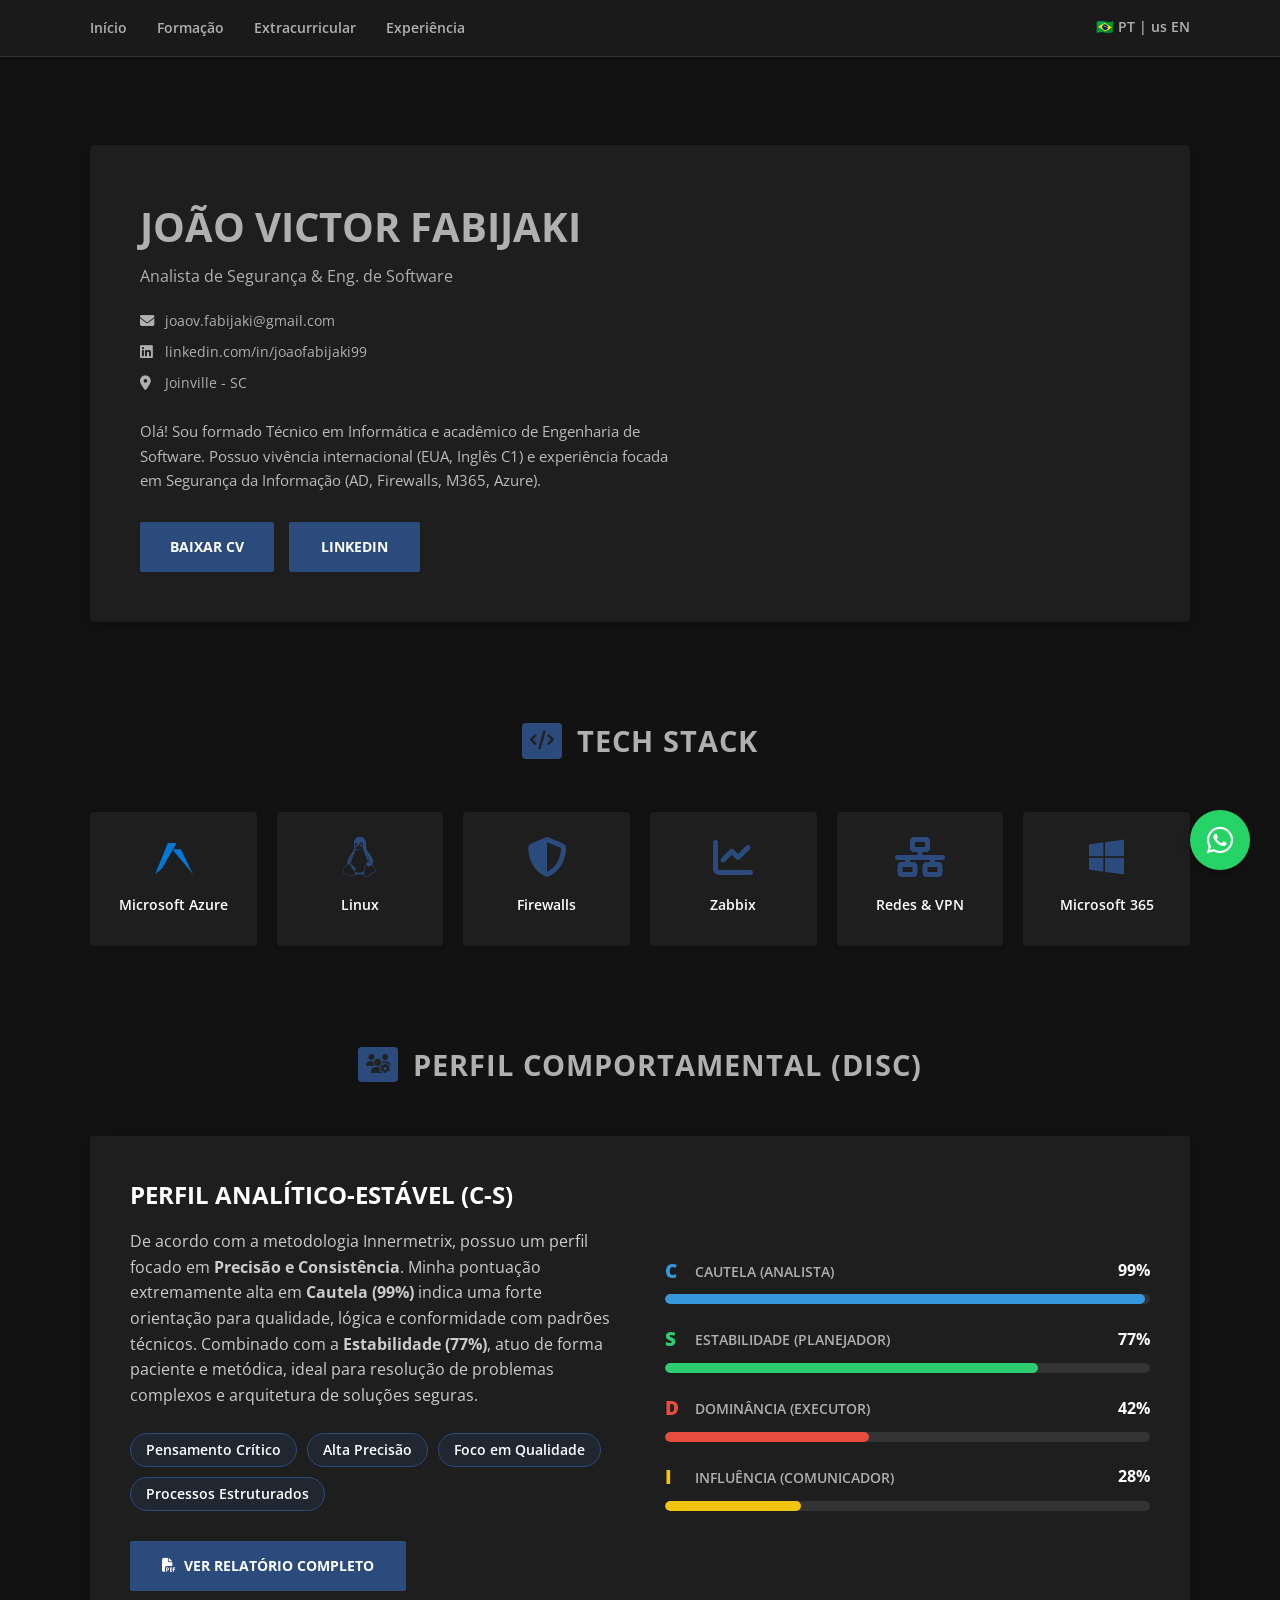
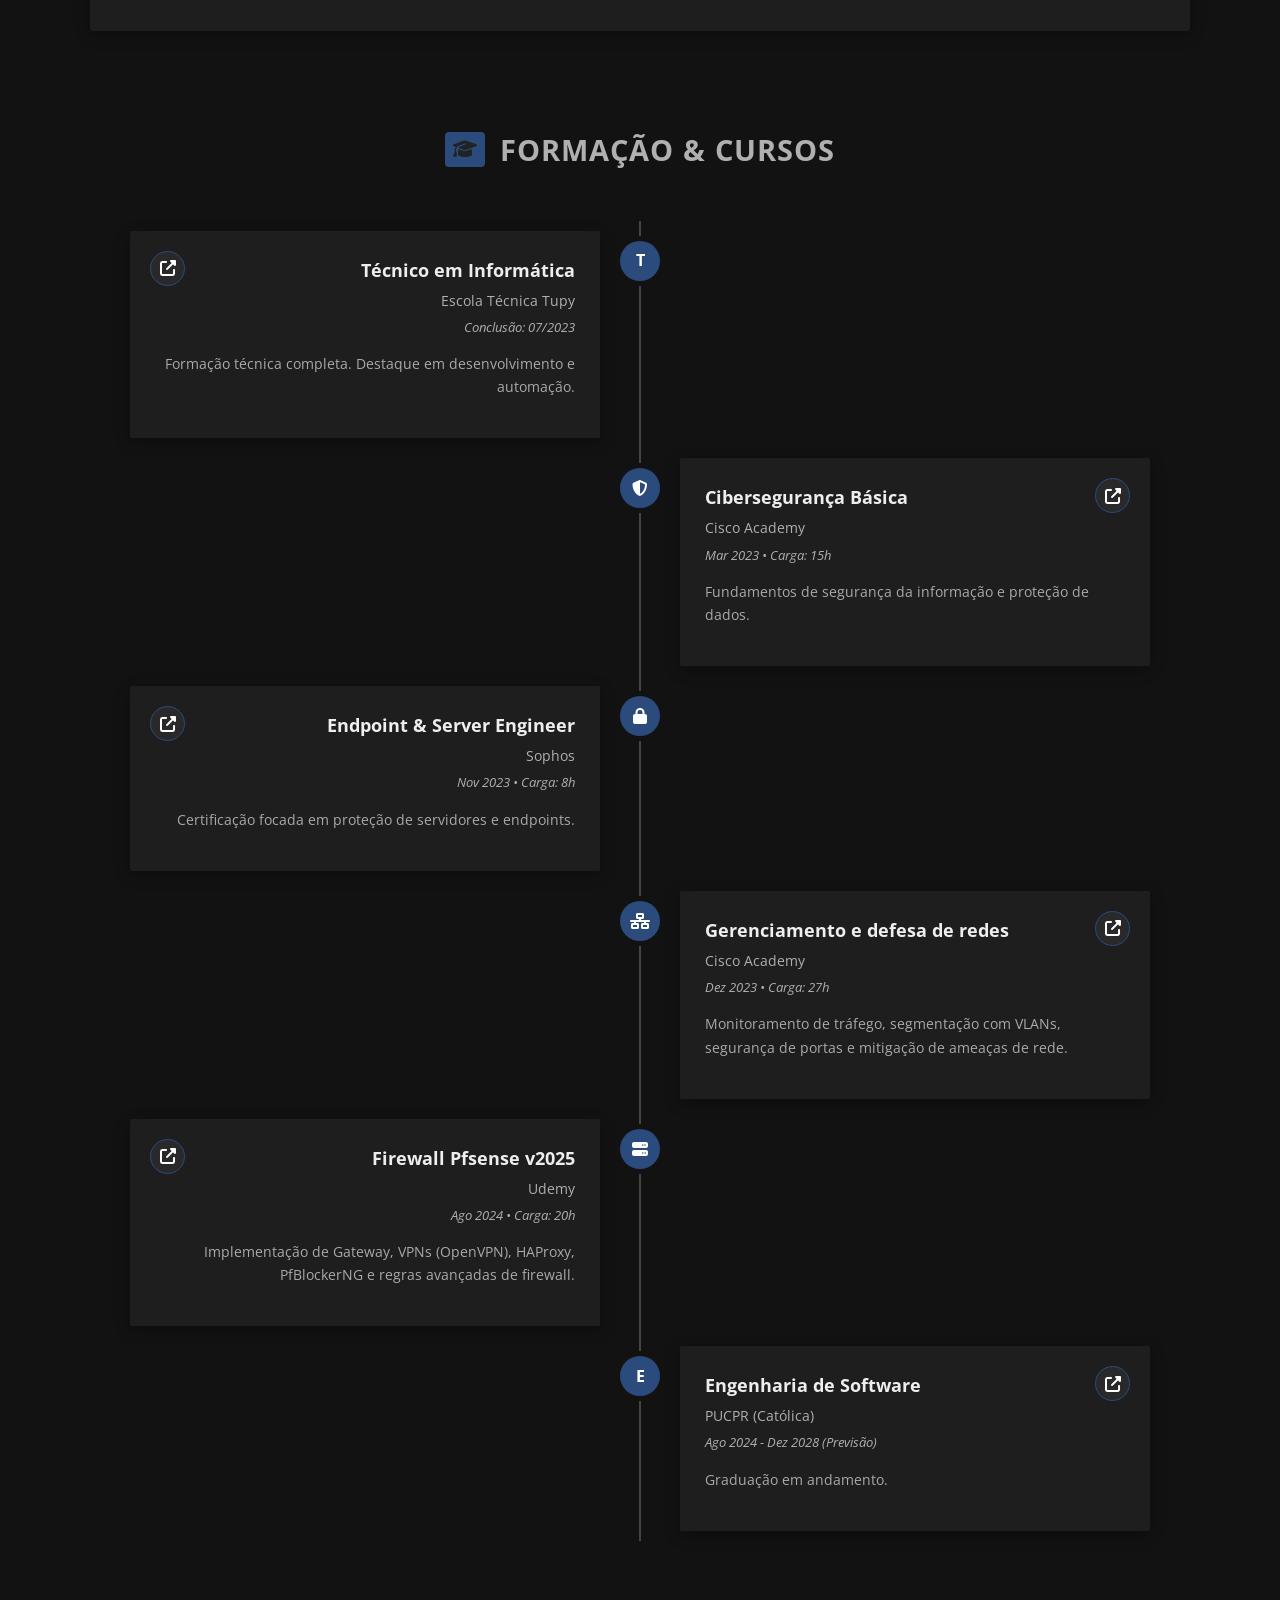
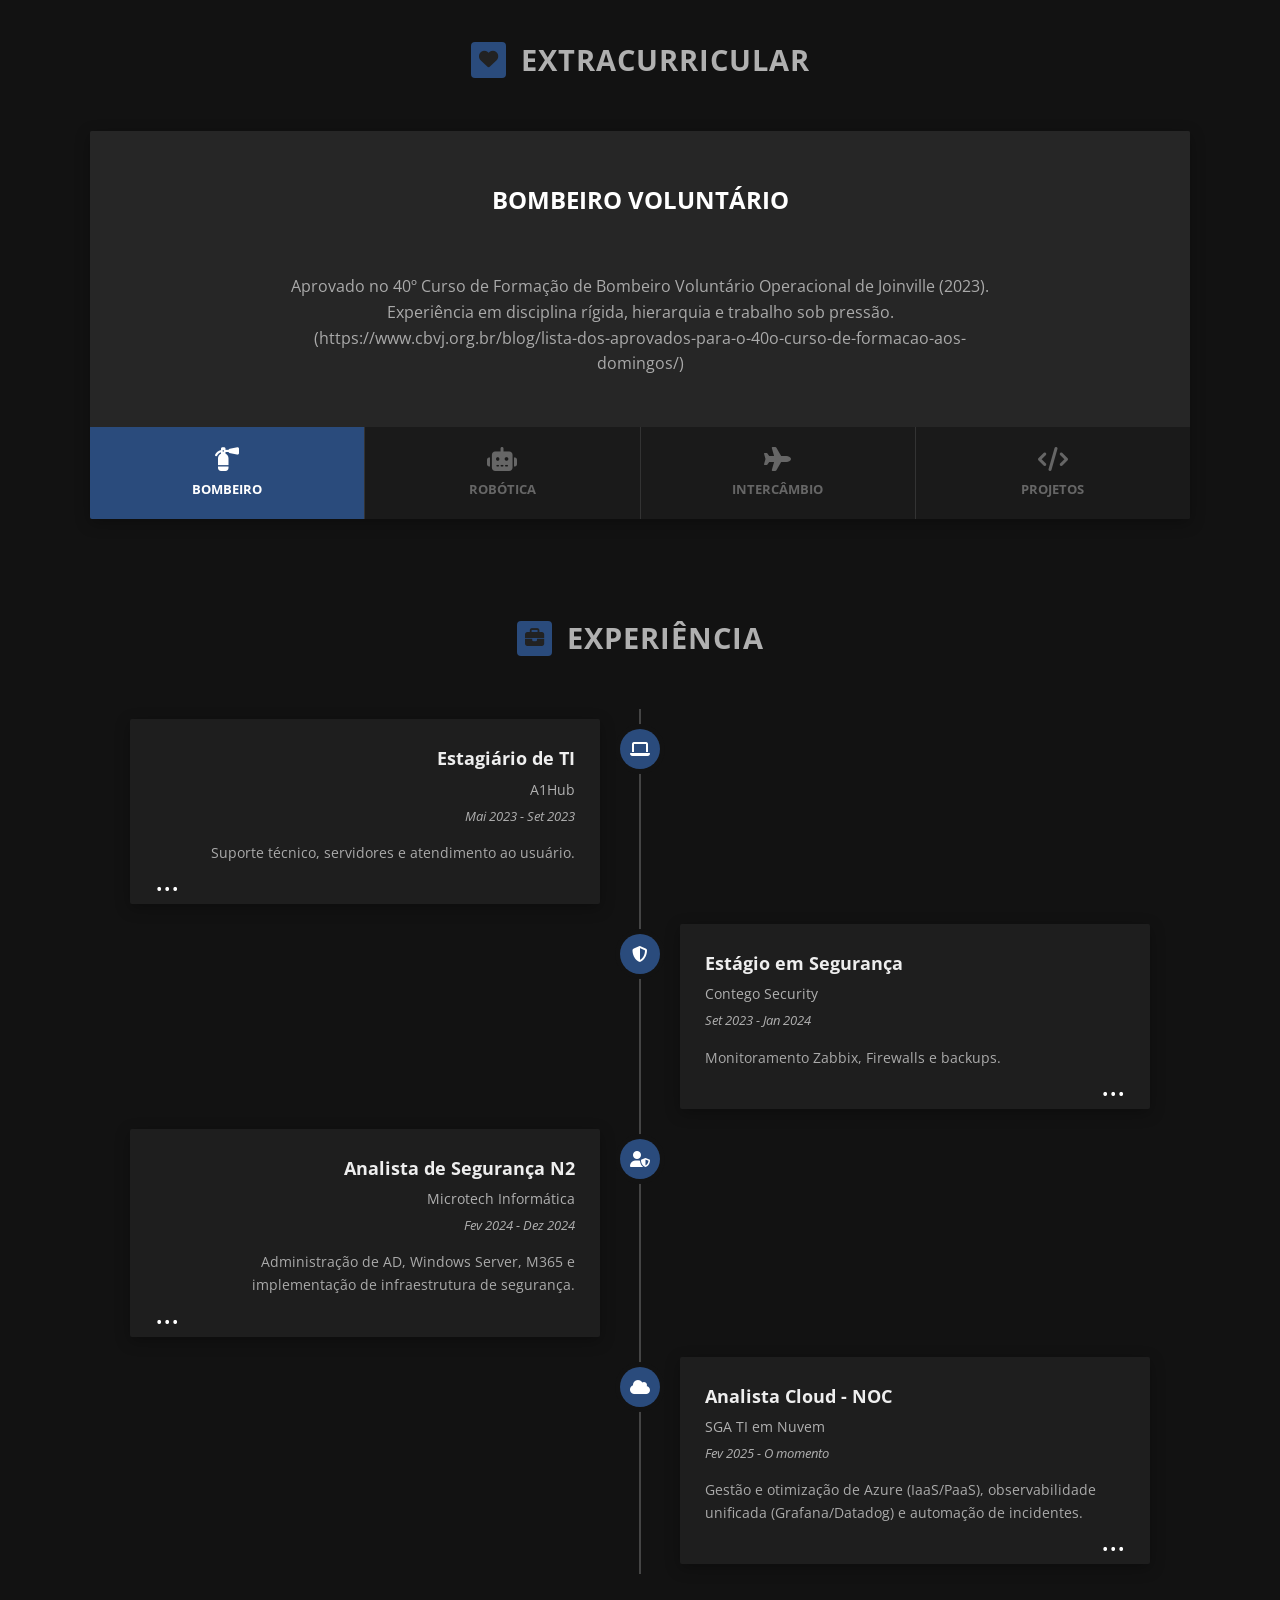
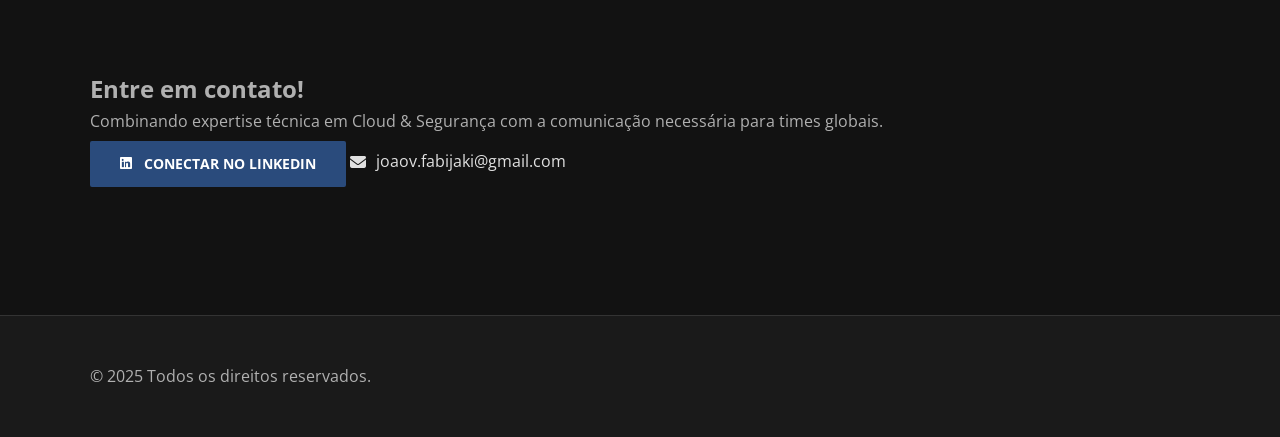
==== index.html @ 9801329e "Main" ====
<!DOCTYPE html>
<html lang="pt-BR">
<head>
    <meta charset="UTF-8">
    <meta name="viewport" content="width=device-width, initial-scale=1.0">
    <meta http-equiv="X-UA-Compatible" content="IE=edge">
    
    <title>Portfólio</title>
    <meta name="description" content="Portfólio.">
    
    <link rel="stylesheet" href="https://cdnjs.cloudflare.com/ajax/libs/font-awesome/6.4.0/css/all.min.css">
    
    <link rel="preconnect" href="https://fonts.googleapis.com">
    <link rel="preconnect" href="https://fonts.gstatic.com" crossorigin>
    <link href="https://fonts.googleapis.com/css2?family=Open+Sans:wght@300;400;600;700&display=swap" rel="stylesheet">
    
    <link rel="stylesheet" href="style.css">

    <link rel="icon" type="image/png" href="favicon.png">

</head>
<body>

    <header class="header">
        <div class="header__container container">
            <nav class="header__nav">
                <ul class="header__menu">
                    <li class="header__item"><a href="#home" class="header__link">Início</a></li>
                    <li class="header__item"><a href="#formacao" class="header__link">Formação</a></li>
                    <li class="header__item"><a href="#extracurricular" class="header__link">Extracurricular</a></li>
                    <li class="header__item"><a href="#experiencia" class="header__link">Experiência</a></li>

                    <li class="language-switcher">
                    <span>🇧🇷 PT</span> | 
                    <a href="index-en.html">us EN</a>
                    </li>
                </ul>
            </nav>
            <button class="header__toggle" aria-label="Abrir menu" onclick="toggleMenu()">
                <i class="fa fa-bars"></i>
            </button>
        </div>
    </header>

    <main id="main-content">
        
        <section id="home" class="hero section">
            <div class="container hero-layout">
                <div class="hero__content">
                    <h1 class="hero__title">
                        JOÃO VICTOR FABIJAKI
                    </h1>
                    <p class="hero__subtitle">Analista de Segurança & Eng. de Software</p>
                    
                    <ul class="contact-list-hero">
                        <li><i class="fa fa-envelope"></i> joaov.fabijaki@gmail.com</li>
                        <li><i class="fab fa-linkedin"></i> linkedin.com/in/joaofabijaki99</li>
                        <li><i class="fa fa-map-marker-alt"></i> Joinville - SC</li>
                    </ul>

                    <div class="hero__description-text">
                        <p>
                            Olá! Sou formado Técnico em Informática e acadêmico de Engenharia de Software.
                            Possuo vivência internacional (EUA, Inglês C1) e experiência focada em Segurança da Informação (AD, Firewalls, M365, Azure).
                        </p>
                    </div>

                    <div class="hero__actions">
                        <a href="Itens/port_BR.pdf" target="_blank" rel="noopener noreferrer" class="button button--primary">Baixar CV</a>
                        <a href="https://www.linkedin.com/in/joaofabijaki99/" target="_blank" class="button button--secondary">LinkedIn</a>
                    </div>
                </div>
                
                <div class="hero__image-wrapper">
                    <div class="hero__image"></div>
                </div>
            </div>
        </section>

        <section id="skills" class="section">
            <div class="container">
        <header class="section-header">
            <div class="icon-box"><i class="fa fa-code"></i></div>
            <h2 class="section-header__title">Tech Stack</h2>
        </header>

        <div class="skills-grid">
            <div class="skill-card">
                <svg xmlns="http://www.w3.org/2000/svg" viewBox="0 0 24 24" width="40" height="40" style="margin-bottom: 15px; display: block; margin-left: auto; margin-right: auto;">
                    <path fill="#0078D4" d="M5.4 18.9l-4.1 3.5L8.9 3.6h5.3L5.4 18.9zM24 22.4l-7.3-15h-5.2L24 22.4z"/>
                </svg>
                 <span>Microsoft Azure</span>
            </div>
            <div class="skill-card">
                <i class="fab fa-linux"></i>
                <span>Linux</span>
            </div>
            <div class="skill-card">
                <i class="fa fa-shield-alt"></i>
                <span>Firewalls</span>
            </div>
            <div class="skill-card">
                <i class="fa fa-chart-line"></i>
                <span>Zabbix</span>
            </div>
            <div class="skill-card">
                <i class="fa fa-network-wired"></i>
                <span>Redes & VPN</span>
            </div>
            <div class="skill-card">
                <i class="fab fa-windows"></i>
                <span>Microsoft 365</span>
            </div>
        </div>
    </div>
</section>

<section id="soft-skills" class="section section--alt-bg">
    <div class="container">
        <header class="section-header">
            <div class="icon-box"><i class="fa fa-users-cog"></i></div>
            <h2 class="section-header__title">Perfil Comportamental (DISC)</h2>
        </header>

        <div class="disc-wrapper">
            <div class="disc-summary">
                <h3>Perfil Analítico-Estável (C-S)</h3>
                <p>
                    De acordo com a metodologia Innermetrix, possuo um perfil focado em <strong>Precisão e Consistência</strong>. 
                    Minha pontuação extremamente alta em <strong>Cautela (99%)</strong> indica uma forte orientação para qualidade, lógica e conformidade com padrões técnicos.
                    Combinado com a <strong>Estabilidade (77%)</strong>, atuo de forma paciente e metódica, ideal para resolução de problemas complexos e arquitetura de soluções seguras.
                </p>
                
                <div class="soft-tags">
                    <span>Pensamento Crítico</span>
                    <span>Alta Precisão</span>
                    <span>Foco em Qualidade</span>
                    <span>Processos Estruturados</span>
                </div>

                <div style="margin-top: 30px;">
                    <a href="Itens/analise-comportamental-joao.pdf" target="_blank" class="button button--secondary">
                        <i class="fa fa-file-pdf" style="margin-right: 8px;"></i> Ver Relatório Completo
                    </a>
                </div>
            </div>

            <div class="disc-chart">
                
                <div class="disc-item">
                    <div class="disc-info">
                        <span class="disc-letter" style="color: #3498db;">C</span>
                        <span class="disc-label">Cautela (Analista)</span>
                        <span class="disc-percent">99%</span>
                    </div>
                    <div class="progress-bg">
                        <div class="progress-fill" style="width: 99%; background-color: #3498db;"></div>
                    </div>
                </div>

                <div class="disc-item">
                    <div class="disc-info">
                        <span class="disc-letter" style="color: #2ecc71;">S</span>
                        <span class="disc-label">Estabilidade (Planejador)</span>
                        <span class="disc-percent">77%</span>
                    </div>
                    <div class="progress-bg">
                        <div class="progress-fill" style="width: 77%; background-color: #2ecc71;"></div>
                    </div>
                </div>

                <div class="disc-item">
                    <div class="disc-info">
                        <span class="disc-letter" style="color: #e74c3c;">D</span>
                        <span class="disc-label">Dominância (Executor)</span>
                        <span class="disc-percent">42%</span>
                    </div>
                    <div class="progress-bg">
                        <div class="progress-fill" style="width: 42%; background-color: #e74c3c;"></div>
                    </div>
                </div>

                <div class="disc-item">
                    <div class="disc-info">
                        <span class="disc-letter" style="color: #f1c40f;">I</span>
                        <span class="disc-label">Influência (Comunicador)</span>
                        <span class="disc-percent">28%</span>
                    </div>
                    <div class="progress-bg">
                        <div class="progress-fill" style="width: 28%; background-color: #f1c40f;"></div>
                    </div>
                </div>

            </div>
        </div>
    </div>
</section>

        <section id="formacao" class="section section--alt-bg">
            <div class="container">
                <header class="section-header">
                    <div class="icon-box"><i class="fa fa-graduation-cap"></i></div>
                    <h2 class="section-header__title">Formação & Cursos</h2>
                </header>

                <div class="timeline">
                    <div class="timeline-item left">
                        <div class="timeline-icon">T</div>
                        <div class="content-box">
                            <a href="Itens/Uni.jpg" class="cert-link" target="_blank" title="Ver Certificado">
                                <i class="fa fa-external-link-alt"></i>
                            </a>
                            
                            <h3>Técnico em Informática</h3>
                            <div class="institution">Escola Técnica Tupy</div>
                            <span class="date">Conclusão: 07/2023</span>
                            <p>Formação técnica completa. Destaque em desenvolvimento e automação.</p>
                        </div>
                    </div>
                    
                    <div class="timeline-item right">
                        <div class="timeline-icon"><i class="fa fa-shield-alt"></i></div>
                        <div class="content-box">
                            <a href="https://www.credly.com/badges/5933a536-8b8e-48c5-8219-90d3f0dfa8ed/public_url" class="cert-link" target="_blank" title="Ver Certificado">
                                <i class="fa fa-external-link-alt"></i>
                            </a>

                            <h3>Cibersegurança Básica</h3>
                            <div class="institution">Cisco Academy</div>
                            <span class="date">Mar 2023 • Carga: 15h</span>
                            <p>Fundamentos de segurança da informação e proteção de dados.</p>
                        </div>
                    </div>
                    
                    <div class="timeline-item left">
                        <div class="timeline-icon"><i class="fa fa-lock"></i></div>
                        <div class="content-box">
                            <a href="Itens/Sophos.jpeg" class="cert-link" target="_blank" title="Ver Certificado">
                                <i class="fa fa-external-link-alt"></i>
                            </a>

                            <h3>Endpoint & Server Engineer</h3>
                            <div class="institution">Sophos</div>
                            <span class="date">Nov 2023 • Carga: 8h</span>
                            <p>Certificação focada em proteção de servidores e endpoints.</p>
                        </div>
                    </div>

                    <div class="timeline-item right">
                        <div class="timeline-icon"><i class=" fa fa-network-wired"></i></div>
                        <div class="content-box">
                            <a href="https://www.credly.com/badges/f400326d-bca4-4876-aa11-ea18dce1ae86/linked_in_profile" class="cert-link" target="_blank" title="Ver Certificado">
                                <i class="fa fa-external-link-alt"></i>
                            </a>

                            <h3>Gerenciamento e defesa de redes</h3>
                            <div class="institution">Cisco Academy</div>
                            <span class="date">Dez 2023 • Carga: 27h</span>
                            <p>Monitoramento de tráfego, segmentação com VLANs, segurança de portas e mitigação de ameaças de rede.</p>
                        </div>
                    </div>

                    <div class="timeline-item left">
                        <div class="timeline-icon"><i class="fa fa-server"></i></div>
                        <div class="content-box">
                            <a href="https://udemy-certificate.s3.amazonaws.com/pdf/UC-69126b67-35d7-4bad-95ac-857d4d841344.pdf" class="cert-link" target="_blank" title="Ver Certificado">
                                <i class="fa fa-external-link-alt"></i>
                            </a>

                            <h3>Firewall Pfsense v2025</h3>
                            <div class="institution">Udemy</div>
                            <span class="date">Ago 2024 • Carga: 20h</span>
                            <p>Implementação de Gateway, VPNs (OpenVPN), HAProxy, PfBlockerNG e regras avançadas de firewall.</p>
                        </div>
                    </div>
                    
                    <div class="timeline-item right">
                        <div class="timeline-icon">E</div>
                        <div class="content-box">
                            <a href="LINK_DO_CURSO_AQUI" class="cert-link" target="_blank" title="Ver Grade">
                                <i class="fa fa-external-link-alt"></i>
                            </a>

                            <h3>Engenharia de Software</h3>
                            <div class="institution">PUCPR (Católica)</div>
                            <span class="date">Ago 2024 - Dez 2028 (Previsão)</span>
                            <p>Graduação em andamento.</p>
                        </div>
                    </div>
                </div>
            </div>
        </section>

        <section id="extracurricular" class="section">
            <div class="container">
                <header class="section-header">
                    <div class="icon-box"><i class="fa fa-heart"></i></div>
                    <h2 class="section-header__title">Extracurricular</h2>
                </header>

                <div class="interests-wrapper">
                    <div class="interest-content-area">
                        <div id="firefighter" class="interest-tab-content active-content">
                            <h3>Bombeiro Voluntário</h3>
                            <p>Aprovado no 40º Curso de Formação de Bombeiro Voluntário Operacional de Joinville (2023). Experiência em disciplina rígida, hierarquia e trabalho sob pressão. (https://www.cbvj.org.br/blog/lista-dos-aprovados-para-o-40o-curso-de-formacao-aos-domingos/)</p>
                        </div>
                        <div id="robotics" class="interest-tab-content">
                            <h3>Robótica Industrial</h3>
                            <p>Cursei robótica por 2 anos no SESI (2017-2018). Primeiro contato com lógica de programação e automação de hardware.</p>
                        </div>
                        <div id="exchange" class="interest-tab-content">
                            <h3>Intercâmbio (EUA)</h3>
                            <p>Vivência em Houston, Texas (2018-2019, 2022 (6 meses), 2025(8 meses)). Fluência no inglês (C1) e adaptabilidade cultural.</p>
                        </div>
                        <div id="projects" class="interest-tab-content">
                            <h3>Projetos Pessoais</h3>
                            <p>Desenvolvimento de jogo em C# e controle personalizado com Arduino para uma Transteiner.</p>
                        </div>
                    </div>
                    <div class="interest-tabs-buttons">
                        <button class="tab-btn active-btn" onclick="openInterest(event, 'firefighter')">
                            <i class="fa fa-fire-extinguisher"></i><span>Bombeiro</span>
                        </button>
                        <button class="tab-btn" onclick="openInterest(event, 'robotics')">
                            <i class="fa fa-robot"></i><span>Robótica</span>
                        </button>
                        <button class="tab-btn" onclick="openInterest(event, 'exchange')">
                            <i class="fa fa-plane"></i><span>Intercâmbio</span>
                        </button>
                        <button class="tab-btn" onclick="openInterest(event, 'projects')">
                            <i class="fa fa-code"></i><span>Projetos</span>
                        </button>
                    </div>
                </div>
            </div>
        </section>

        <section id="experiencia" class="section section--alt-bg">
            <div class="container">
                <header class="section-header">
                    <div class="icon-box"><i class="fa fa-briefcase"></i></div>
                    <h2 class="section-header__title">Experiência</h2>
                </header>

                <div class="timeline">
                    <div class="timeline-item left">
                        <div class="timeline-icon"><i class="fa fa-laptop"></i></div>
                        <div class="content-box">
                            <h3>Estagiário de TI</h3>
                            <div class="institution">A1Hub</div>
                            <span class="date">Mai 2023 - Set 2023</span>
                            <p>Suporte técnico, servidores e atendimento ao usuário.</p>
                            
                            <div class="read-more" onclick="openModal(
                                'Estagiário de TI', 
                                'A1Hub', 
                                'Mai 2023 - Set 2023', 
                                '<strong>Computadores:</strong><ul><li>Suporte técnico em hardware e software, diagnóstico e solução.</li><li>Gerenciamento de servidores e sistemas de controle.</li></ul><br><strong>Infraestrutura:</strong><ul><li>Manutenção e organização de cabeamento estruturado.</li><li>Substituição e controle de equipamentos.</li></ul><br><strong>Atendimento:</strong><ul><li>Suporte presencial, remoto e telefônico.</li><li>Ênfase em ambientes de impressão.</li></ul>'
                                )">...</div>
                        </div>
                    </div>
                    <div class="timeline-item right">
                        <div class="timeline-icon"><i class="fa fa-shield-alt"></i></div>
                        <div class="content-box">
                            <h3>Estágio em Segurança</h3>
                            <div class="institution">Contego Security</div>
                            <span class="date">Set 2023 - Jan 2024</span>
                            <p>Monitoramento Zabbix, Firewalls e backups.</p>
                            
                            <div class="read-more" onclick="openModal(
                                'Estágio em Segurança',
                                'Contego Security',
                                'Set 2023 - Jan 2024',
                                '<strong>Zabbix:</strong><ul><li>Monitoramento, revisão de triggers e dashboards.</li><li>Integração com plataformas (Zoho/Wazuh).</li><li>Configuração de agentes em servidores Linux.</li></ul><br><strong>Sophos:</strong><ul><li>Suporte N3 em VPN e regras de firewall.</li><li>Registro no Sophos Central e simulação de phishing.</li></ul><br><strong>Acronis:</strong><ul><li>Gestão de backups, licenças e planos de proteção.</li><li>Instalação de agentes e monitoramento de alertas.</li></ul><br><strong>Microsoft 365:</strong><ul><li>Criação e gestão de contas, licenças e grupos.</li><li>Suporte ao Azure.</li></ul>'
                                )">...</div>
                        </div>
                    </div>
                    <div class="timeline-item left">
                    <div class="timeline-icon"><i class="fa fa-user-shield"></i></div>
                    
                    <div class="content-box">
                            <h3>Analista de Segurança N2</h3>
                            <div class="institution">Microtech Informática</div>
                            <span class="date">Fev 2024 - Dez 2024</span>
                            
                            <p>Administração de AD, Windows Server, M365 e implementação de infraestrutura de segurança.</p>
                            
                            <div class="read-more" onclick="openModal(
                                'Analista de infraestrutura N2',
                                'Microtech Informática',
                                'Fev 2024 - Dez 2024',
                                '<strong>Active Directory (AD):</strong><ul><li>Gerenciamento de usuários, grupos e GPOs.</li><li>Resolução de problemas de autenticação.</li></ul><br><strong>Windows Server:</strong><ul><li>Configuração de DHCP, DNS e Arquivos.</li><li>Políticas de segurança.</li></ul><br><strong>Microsoft 365:</strong><ul><li>Administração de contas e licenças.</li></ul><br><strong>Help Desk N2:</strong><ul><li>Resolução de incidentes complexos.</li></ul><br><strong>Segurança:</strong><ul><li>Firewalls PfSense, VPNs (OpenVPN) e Bitdefender.</li></ul>'
                                    )">...</div>
                        </div> 
                    </div> 
                    
                    <div class="timeline-item right">
                    <div class="timeline-icon"><i class="fa fa-cloud"></i></div>
                    <div class="content-box">
                        <h3>Analista Cloud - NOC</h3>
                        <div class="institution">SGA TI em Nuvem</div>
                        <span class="date">Fev 2025 - O momento</span>
                        
                        <p>Gestão e otimização de Azure (IaaS/PaaS), observabilidade unificada (Grafana/Datadog) e automação de incidentes.</p>
                        
                        <div class="read-more" onclick="openModal(
                            'Analista Cloud - SOC',
                            'SGA TI em Nuvem',
                            'Fev 2025 - O momento',
                            '<strong>Gestão de Cloud Azure & Monitoramento:</strong><ul><li>Administração e otimização de ambientes Azure (IaaS/PaaS).</li><li>Desenho de arquiteturas híbridas (Azure Monitor, Zabbix e Datadog).</li><li>Revisão periódica para right-sizing e mitigação de riscos.</li></ul><br><strong>Observabilidade & Visualização:</strong><ul><li>Centralização de métricas Azure no Grafana (Single Pane of Glass).</li><li>KPIs de saúde e performance (Ecossistema M365).</li><li>Regras de alerta proativo no Datadog.</li></ul><br><strong>Automação & ITSM:</strong><ul><li>Automação de fluxos Azure integrados ao MoveDesk.</li><li>Scripts para self-healing e redução de MTTR.</li></ul><br><strong>Governança & Documentação:</strong><ul><li>Documentação técnica e runbooks no Confluence.</li><li>Relatórios executivos de saúde da nuvem e capacity planning.</li><li>Alinhamento com melhores práticas Azure.</li></ul>'
                        )">...</div>    
                    </div>

                        </section>
                    </main>

                    <section id="contato" class="section section--alt-bg">
                    <div class="container">
                        <div class="cta-wrapper">
                            
                            <div class="cta-content">
                                <h2 class="cta-title">Entre em contato!</h2>
                                <p class="cta-text">
                                    Combinando expertise técnica em Cloud & Segurança com a comunicação necessária para times globais.
                                </p>
                            </div>
                            <div class="cta-actions">
                                <a href="https://www.linkedin.com/in/joaofabijaki99/" target="_blank" class="button button--primary big-btn">
                                    <i class="fab fa-linkedin"></i>   Conectar no LinkedIn
                                </a>
                                <a href="mailto:joaov.fabijaki@gmail.com" class="contact-link-simple">
                                    <i class="fa fa-envelope"></i> joaov.fabijaki@gmail.com
                                </a>
                            </div>

                        </div>
                    </div>
                </section>

                    <footer class="footer">
                        <div class="footer__container container">
                            <div class="footer__brand">
                                <span class="footer__logo">  </span>
                                <p class="footer__copyright">&copy; 2025 Todos os direitos reservados.</p>
                            </div>
                            <ul class="footer__social">
                            </ul>
                        </div>
                    </footer>

    <div id="jobModal" class="modal-overlay">
        <div class="modal-content">
            <span class="close-btn" onclick="closeModal()">&times;</span>
            <h2 id="modalTitle">Cargo</h2>
            <h4 id="modalCompany">Empresa</h4>
            <span id="modalDate" class="modal-date">Data</span>
            <div class="modal-divider"></div>
            <div id="modalDesc" class="modal-body"></div>
        </div>
    </div>

    <script>
        // Modal Logic
        function openModal(title, company, date, desc) {
            document.getElementById('modalTitle').innerText = title;
            document.getElementById('modalCompany').innerText = company;
            document.getElementById('modalDate').innerText = date;
            document.getElementById('modalDesc').innerHTML = desc;
            document.getElementById('jobModal').style.display = 'flex';
        }
        function closeModal() { document.getElementById('jobModal').style.display = 'none'; }
        window.onclick = function(e) { if(e.target == document.getElementById('jobModal')) closeModal(); }

        // Tabs Logic
        function openInterest(evt, name) {
            var i, c, l;
            c = document.getElementsByClassName("interest-tab-content");
            for (i=0; i<c.length; i++) { c[i].style.display = "none"; c[i].classList.remove("active-content"); }
            l = document.getElementsByClassName("tab-btn");
            for (i=0; i<l.length; i++) { l[i].className = l[i].className.replace(" active-btn", ""); }
            document.getElementById(name).style.display = "block";
            setTimeout(() => { document.getElementById(name).classList.add("active-content"); }, 10);
            evt.currentTarget.className += " active-btn";
        }

        // Mobile Menu
        function toggleMenu() {
            var nav = document.querySelector('.header__nav');
            nav.classList.toggle('active');
        }
    </script>

    <a href="https://wa.me/5547991508532" target="_blank" class="whatsapp-btn" title="Fale comigo no WhatsApp">
    <i class="fab fa-whatsapp"></i>
    </a>

</body>
</html>
---- style.css ----
:root {
    --color-primary: #2A4B7C;    
    --color-primary-dark: #009e83;
    --color-secondary: #a0a0a0;
    
    --bg-body: #121212;
    --bg-surface: #1E1E1E;
    --bg-header: #1a1a1a;
    --bg-highlight: #262626;

    --text-main: #ffffff;
    --text-muted: #b0b0b0;
    --text-inverted: #222222;

    --font-family-base: 'Open Sans', system-ui, -apple-system, sans-serif;
    --font-size-base: 1rem;
    --font-size-h1: 2.5rem;
    --font-size-h2: 1.8rem;
    --font-size-h3: 1.2rem;

    --space-xs: 0.5rem;
    --space-sm: 1rem;
    --space-md: 1.5rem;
    --space-lg: 3rem;
    --space-xl: 5rem;

    --container-width: 1100px;
    --border-radius: 4px;
    --shadow-sm: 0 2px 5px rgba(0,0,0,0.2);
    --shadow-md: 0 4px 15px rgba(0,0,0,0.3);
    --transition-base: 0.3s ease;
}


*, *::before, *::after { 
    box-sizing: border-box; 
    margin: 0; 
    padding: 0; 
}

html { 
    scroll-behavior: smooth; 
    text-size-adjust: 100%; 
}

body {
    font-family: var(--font-family-base);
    background-color: var(--bg-body);
    color: var(--text-muted);
    line-height: 1.6;
    -webkit-font-smoothing: antialiased;
}

img, picture, video, canvas, svg { 
    display: block; 
    max-width: 100%; 
}

input, button, textarea, select { 
    font: inherit; 
}

:focus-visible { 
    outline: 2px solid var(--color-primary); 
    outline-offset: 2px; 
}


.container { 
    width: 95%; 
    max-width: var(--container-width); 
    margin-inline: auto; 
}


.header {
    background-color: var(--bg-header);
    box-shadow: var(--shadow-sm);
    position: sticky; top: 0; z-index: 100;
    padding: 15px 0; border-bottom: 1px solid #333;
}

.header__container { 
    display: flex; 
    justify-content: space-between; 
    align-items: center; 
}

.header__nav {
  flex: 1; 
}

.header__menu { 
    display: flex; 
    gap: 30px; 
    list-style: none; 
    width: 100%;
}

.header__link { 
    text-decoration: none; 
    color: var(--text-muted); 
    font-weight: 600; 
    font-size: 0.9rem; 
    transition: color var(--transition-base); 
}

.header__link:hover { 
    color: var(--color-primary); 
}

.header__toggle { 
    display: none; 
    background: none;
    border: none; 
    cursor: pointer; 
    color: var(--text-main); 
    font-size: 1.5rem; 
}

.language-switcher {
  margin-left: auto; 
  font-weight: 600;  
  font-size: 0.9rem; 
  color: var(--text-muted); 
}

.language-switcher a {
  text-decoration: none;
  color: inherit; 
  transition: color var(--transition-base); 
}

.language-switcher a:hover {
  color: var(--color-primary);
}


.button {
    display: inline-flex; align-items: center; justify-content: center;
    padding: 12px 30px; border-radius: 2px;
    text-decoration: none; font-weight: 700; text-transform: uppercase;
    font-size: 0.85rem; transition: var(--transition-base); cursor: pointer; border: none;
}

.button--primary { 
    background-color: var(--color-primary); 
    color: var(--text-main); 
}

.button--primary:hover { 
    opacity: 0.9; 
}

.button--secondary { 
    background-color: var(--color-primary);
    color: var(--text-main); 
    border: 2px solid var(--color-primary); 
}

.button--secondary:hover { 
    background-color: var(--color-primary); 
    color: var(--text-main); 
}

.section { 
    padding-block: var(--space-lg); 
}

.section-header { 
    display: flex; 
    align-items: center; 
    justify-content: center; 
    margin-bottom: var(--space-lg); 
}

.icon-box { 
    background: var(--color-primary);
    padding: 8px; 
    border-radius: 4px; 
    display: flex; 
    align-items: center; 
    justify-content: center; 
    margin-right: 15px; 
}

.icon-box i { 
    color: #222; 
    font-size: 1.2rem; 
}

.section-header__title { 
    font-size: var(--font-size-h2); 
    text-transform: uppercase; 
    color: var(--text-muted); 
    letter-spacing: 1px; 
}

.footer {
    background-color: var(--bg-header); 
    color: var(--text-muted); 
    padding-block: var(--space-lg); 
    margin-top: var(--space-xl); 
    border-top: 1px solid #333; 
}

.footer__container { 
    display: flex; 
    justify-content: space-between; 
    align-items: center; 
}
.footer__logo span { 
    color: var(--text-main); 
    font-weight: bold; 
}

.footer__social { 
    display: flex;
    gap: 20px; 
    list-style: none;
}

.footer__link { 
    color: var(--text-muted); 
    text-decoration: none; 
    transition: 0.3s; 
}

.footer__link:hover { 
    color: var(--color-primary); 
}



.hero-layout {
    display: flex; align-items: center;
    background-color: var(--bg-surface);
    border-radius: var(--border-radius);
    box-shadow: var(--shadow-md);
    overflow: hidden;
    min-height: 400px; margin-top: 40px;
}

.hero__content {
    flex: 1.2;
    padding: 50px;
}

.hero__title {
    font-size: 2.5rem;
    color: var(--text-muted);
    margin-bottom: 5px;
    text-transform: uppercase;
}

.hero__title span {
    color: var(--text-main);
    font-weight: 700;
}

.hero__subtitle {
    font-size: 1rem;
    color: var(--text-muted);
    margin-bottom: 20px;
}

.contact-list-hero {
    list-style: none;
    margin-bottom: 25px;
}

.contact-list-hero li {
    font-size: 0.9rem;
    margin-bottom: 8px;
    display: flex;
    align-items: center;
}

.contact-list-hero i {
    width: 25px;
    color: var(--text-muted);
}

.hero__description-text {
    margin-bottom: 30px;
    color: #bbb;
    font-size: 0.95rem;
}

.hero__actions {
    display: flex;
    gap: 15px;
}

.hero__image-wrapper {
    flex: 1;
    height: 450px;
    position: relative;
    clip-path: polygon(20% 0, 100% 0, 100% 100%, 0% 100%);
}

.hero__image {
    width: 100%;
    height: 100%;
    background-image:url('Itens/header_nova.png');
    background-size: cover;
    background-position: center top;
}

.timeline {
    position: relative;
    width: 100%;
    margin: 0 auto;
}

.timeline::after {
    content: '';
    position: absolute;
    width: 2px;
    background-color: #444;
    top: 0;
    bottom: 0;
    left: 50%;
    margin-left: -1px;
}

.timeline-item {
    padding: 10px 40px;
    position: relative;
    width: 50%;
    box-sizing: border-box;
}

.timeline-item.left {
    left: 0;
    text-align: right;
}

.timeline-item.right {
    left: 50%;
    text-align: left;
}

.timeline-icon {
    position: absolute;
    width: 40px;
    height: 40px;
    background-color: var(--color-primary);
    border-radius: 50%;
    z-index: 10;
    top: 20px;
    display: flex;
    align-items: center;
    justify-content: center;
    color: #fff;
    font-weight: bold;
    box-shadow: 0 0 0 5px var(--bg-body);
}

.timeline-item.left .timeline-icon {
    right: -20px;
}

.timeline-item.right .timeline-icon {
    left: -20px;
}


.content-box {
    padding: 25px;
    background-color: var(--bg-surface);
    border-radius: 2px;
    box-shadow: var(--shadow-md);
    position: relative;
    padding-bottom: 40px;
}

.content-box h3 {
    color: #eee;
    margin-bottom: 5px;
    font-size: 1.1rem;
}

.content-box .institution {
    color: var(--text-muted);
    font-size: 0.9rem;
    margin-bottom: 5px;
}

.content-box .date {
    display: block;
    color: var(--text-muted);
    font-size: 0.8rem;
    margin-bottom: 15px;
    font-style: italic;
}

.content-box p {
    font-size: 0.9rem;
    color: #aaa;
}



.cert-link {
    position: absolute;
    top: 20px;
    width: 35px; height: 35px;
    background-color: rgba(255, 255, 255, 0.05);
    border-radius: 50%;
    display: flex; align-items: center; justify-content: center;
    color: #fff;
    text-decoration: none;
    transition: var(--transition-base);
    border: 1px solid var(--color-primary);
    z-index: 20;
    cursor: pointer;
}
.cert-link:hover { 
    background-color: var(--color-primary); 
    color: var(--text-inverted); 
    transform: scale(1.1); 
}


.timeline-item.right .cert-link { 
    right: 20px;
    left: auto; 
}


.timeline-item.left .cert-link { 
    left: 20px; 
    right: auto; 
}


.timeline-item.left .content-box h3 { 
    padding-left: 35px; 
}

.timeline-item.right .content-box h3 { 
    padding-right: 35px; 
}


.read-more {
    position: absolute;
    bottom: 25px;
    font-size: 2rem;
    line-height: 0;
    color: #fff;
    cursor: pointer;
    transition: 0.3s;
    z-index: 20;
}

.timeline-item.right .read-more {
    right: 25px;
    left: auto;
}


.timeline-item.left .read-more {
    left: 25px;
    right: auto;
}

.read-more:hover {
    color: #fff;
    transform: scale(1.2);
}


.interests-wrapper {
    background-color: var(--bg-surface);
    border-radius: 2px;
    overflow: hidden;
    box-shadow: var(--shadow-md);
}

.interest-content-area {
    padding: 50px;
    background-color: var(--bg-highlight);
    min-height: 250px;
    display: flex;
    align-items: center;
    justify-content: center;
    text-align: center;
}

.interest-tab-content {
    display: none;
    animation: fadeIn 0.5s;
    width: 100%;
}

.interest-tab-content.active-content {
    display: block;
}

.interest-tab-content h3 {
    color: var(--text-main);
    font-size: 1.5rem;
    margin-bottom: 55px;
    text-transform: uppercase;
}

.interest-tab-content p {
    color: #aaa;
    max-width: 700px;
    margin: 0 auto;
}

.interest-tabs-buttons {
    display: flex;
    background-color: var(--bg-header);
}

.tab-btn {
    flex: 1;
    background: transparent;
    border: none;
    padding: 20px;
    color: #666;
    border-right: 1px solid #333;
    cursor: pointer;
    transition: 0.3s;
    display: flex;
    flex-direction: column;
    align-items: center;
}

.tab-btn:last-child {
    border: none;
}

.tab-btn i {
    font-size: 1.5rem;
    margin-bottom: 8px;
}

.tab-btn span {
    font-size: 0.8rem;
    text-transform: uppercase;
    font-weight: 700;
}

.tab-btn:hover {
    background-color: #222;
    color: #aaa;
}

.tab-btn.active-btn {
    background-color: var(--color-primary);
    color: #fff;
}


.modal-overlay {
    display: none;
    position: fixed;
    z-index: 1000;
    top: 0;
    left: 0;
    width: 100%;
    height: 100%;
    background-color: rgba(0, 0, 0, 0.85);
    justify-content: center;
    align-items: center;
}

.modal-content {
    background-color: var(--bg-surface);
    padding: 30px;
    width: 90%;
    max-width: 500px;
    border-top: 4px solid var(--color-primary);
    border-radius: 4px;
    animation: fadeIn 0.3s;
    position: relative;
}

.close-btn {
    float: right;
    color: #aaa;
    font-size: 1.5rem;
    cursor: pointer;
}

.close-btn:hover {
    color: var(--color-primary);
}

.modal-content h2 {
    color: var(--text-main);
    margin-bottom: 5px;
}

.modal-content h4 {
    color: var(--color-primary);
    margin-bottom: 10px;
}

.modal-date {
    display: block;
    color: var(--text-muted);
    font-size: 0.8rem;
    margin-bottom: 15px;
}

.modal-image {
    width: 100%;
    max-height: 250px;
    object-fit: cover;
    border-radius: 4px;
    margin-bottom: 15px;
    border: 2px solid #444;
}

.modal-divider {
    height: 1px;
    background-color: #444;
    margin: 15px 0;
}

.modal-body {
    color: #ccc;
    font-size: 0.9rem;
    text-align: left;
}

.modal-body ul {
    padding-left: 20px;
}

@keyframes fadeIn {
    from {
        opacity: 0;
        transform: translateY(10px);
    }
    to {
        opacity: 1;
        transform: translateY(0);
    }
}


@media (max-width: 768px) {
    .header__toggle {
        display: block;
        
    }

    .header__nav {
        display: none;
        position: absolute;
        top: 100%;
        left: 0;
        width: 100%;
        background-color: var(--bg-header);
        padding: 20px 0;
        text-align: center;
        box-shadow: 0 5px 10px rgba(0, 0, 0, 0.5);
    }

    .header__nav.active {
        display: block;
    }

    .header__menu {
        flex-direction: column;
        gap: 15px;
    }

    .hero-layout {
        flex-direction: column-reverse;
    }

    .hero__image-wrapper {
        width: 100%;
        height: 250px;
        clip-path: none;
    }

    .play-btn {
        display: none;
    }

    .timeline::after {
        left: 30px;
    }

    .timeline-item {
        width: 100%;
        padding-left: 70px;
        padding-right: 20px;
    }


    .timeline-item.right {
    left: 0;
    }

    .timeline-item.left,
    .timeline-item.right {
        text-align: left;
    }

    .timeline-item.left .timeline-icon,
    .timeline-item.right .timeline-icon {
        left: 10px;
        right: auto;
    }

    
    .cert-link {
        right: 20px;
        left: auto !important;
    }

    .read-more {
        right: 20px;
        left: auto !important;
    }

    .interest-tabs-buttons {
        flex-wrap: wrap;
    }

    .tab-btn {
        flex: 1 1 50%;
        border-bottom: 1px solid #333;
    }

    .footer__container {
        flex-direction: column;
        gap: 20px;
        text-align: center;
    }
}


.skills-grid {
    display: grid;
    grid-template-columns: repeat(auto-fit, minmax(150px, 1fr));
    gap: 20px;
    text-align: center;
}

.skill-card {
    background-color: var(--bg-surface);
    padding: 25px;
    border-radius: 4px;
    transition: 0.3s;
    border-bottom: 3px solid transparent;
    box-shadow: var(--shadow-sm);
}

.skill-card:hover {
    transform: translateY(-5px);
    border-bottom: 3px solid var(--color-primary);
    background-color: var(--bg-highlight);
}

.skill-card i {
    font-size: 2.5rem;
    color: var(--color-primary);
    margin-bottom: 15px;
    display: block;
}

.skill-card span {
    font-weight: 600;
    color: var(--text-main);
    font-size: 0.9rem;
}


.whatsapp-btn {
    position: fixed;
    bottom: 30px;
    right: 30px;
    width: 60px;
    height: 60px;
    background-color: #25d366;
    color: white;
    border-radius: 50%;
    display: flex;
    align-items: center;
    justify-content: center;
    font-size: 30px;
    box-shadow: 0 4px 10px rgba(0,0,0,0.3);
    z-index: 1000;
    transition: 0.3s;
    text-decoration: none;
}

.whatsapp-btn:hover {
    transform: scale(1.1);
    box-shadow: 0 0 15px rgba(37, 211, 102, 0.6);
}


.disc-wrapper {
    display: flex;
    gap: 50px;
    align-items: center;
    background-color: var(--bg-surface);
    padding: 40px;
    border-radius: 4px;
    box-shadow: var(--shadow-md);
}


.disc-summary {
    flex: 1;
}

.disc-summary h3 {
    color: var(--text-main);
    font-size: 1.5rem;
    margin-bottom: 15px;
    text-transform: uppercase;
}

.disc-summary p {
    color: #ccc;
    margin-bottom: 25px;
}

.soft-tags {
    display: flex;
    flex-wrap: wrap;
    gap: 10px;
}

.soft-tags span {
    background-color: rgba(42, 75, 124, 0.2); 
    border: 1px solid var(--color-primary);
    color: var(--text-main);
    padding: 5px 15px;
    border-radius: 20px;
    font-size: 0.85rem;
    font-weight: 600;
}


.disc-chart {
    flex: 1;
    display: flex;
    flex-direction: column;
    gap: 20px;
}

.disc-item {
    width: 100%;
}

.disc-info {
    display: flex;
    align-items: center;
    justify-content: space-between;
    margin-bottom: 8px;
}

.disc-letter {
    font-weight: 800;
    color: var(--color-primary);
    font-size: 1.2rem;
    width: 30px;
}

.disc-label {
    flex: 1;
    color: var(--text-muted);
    font-size: 0.9rem;
    text-transform: uppercase;
    font-weight: 600;
}

.disc-percent {
    color: var(--text-main);
    font-weight: 700;
}

.progress-bg {
    width: 100%;
    height: 10px;
    background-color: #333;
    border-radius: 5px;
    overflow: hidden;
}

.progress-fill {
    height: 100%;
    background-color: var(--color-primary);
    border-radius: 5px;
    transition: width 1s ease-in-out;
}

@media (max-width: 768px) {
    .disc-wrapper {
        flex-direction: column;
        padding: 25px;
        gap: 30px;
    }
}

@media (max-width: 768px) {
    .cta-badges {
        justify-content: center;
    }
}

.button i {
    margin-right: 12px; /
}

.contact-link-simple {
    color: #e0e0e0 !important; 
    text-decoration: none; 
    font-size: 1rem;
    display: inline-flex;
    align-items: center;
    margin-top: 15px;
    transition: color 0.3s ease;
}

.contact-link-simple i {
    margin-right: 10px;
}

.contact-link-simple:hover {
    color: var(--color-primary) !important;
}
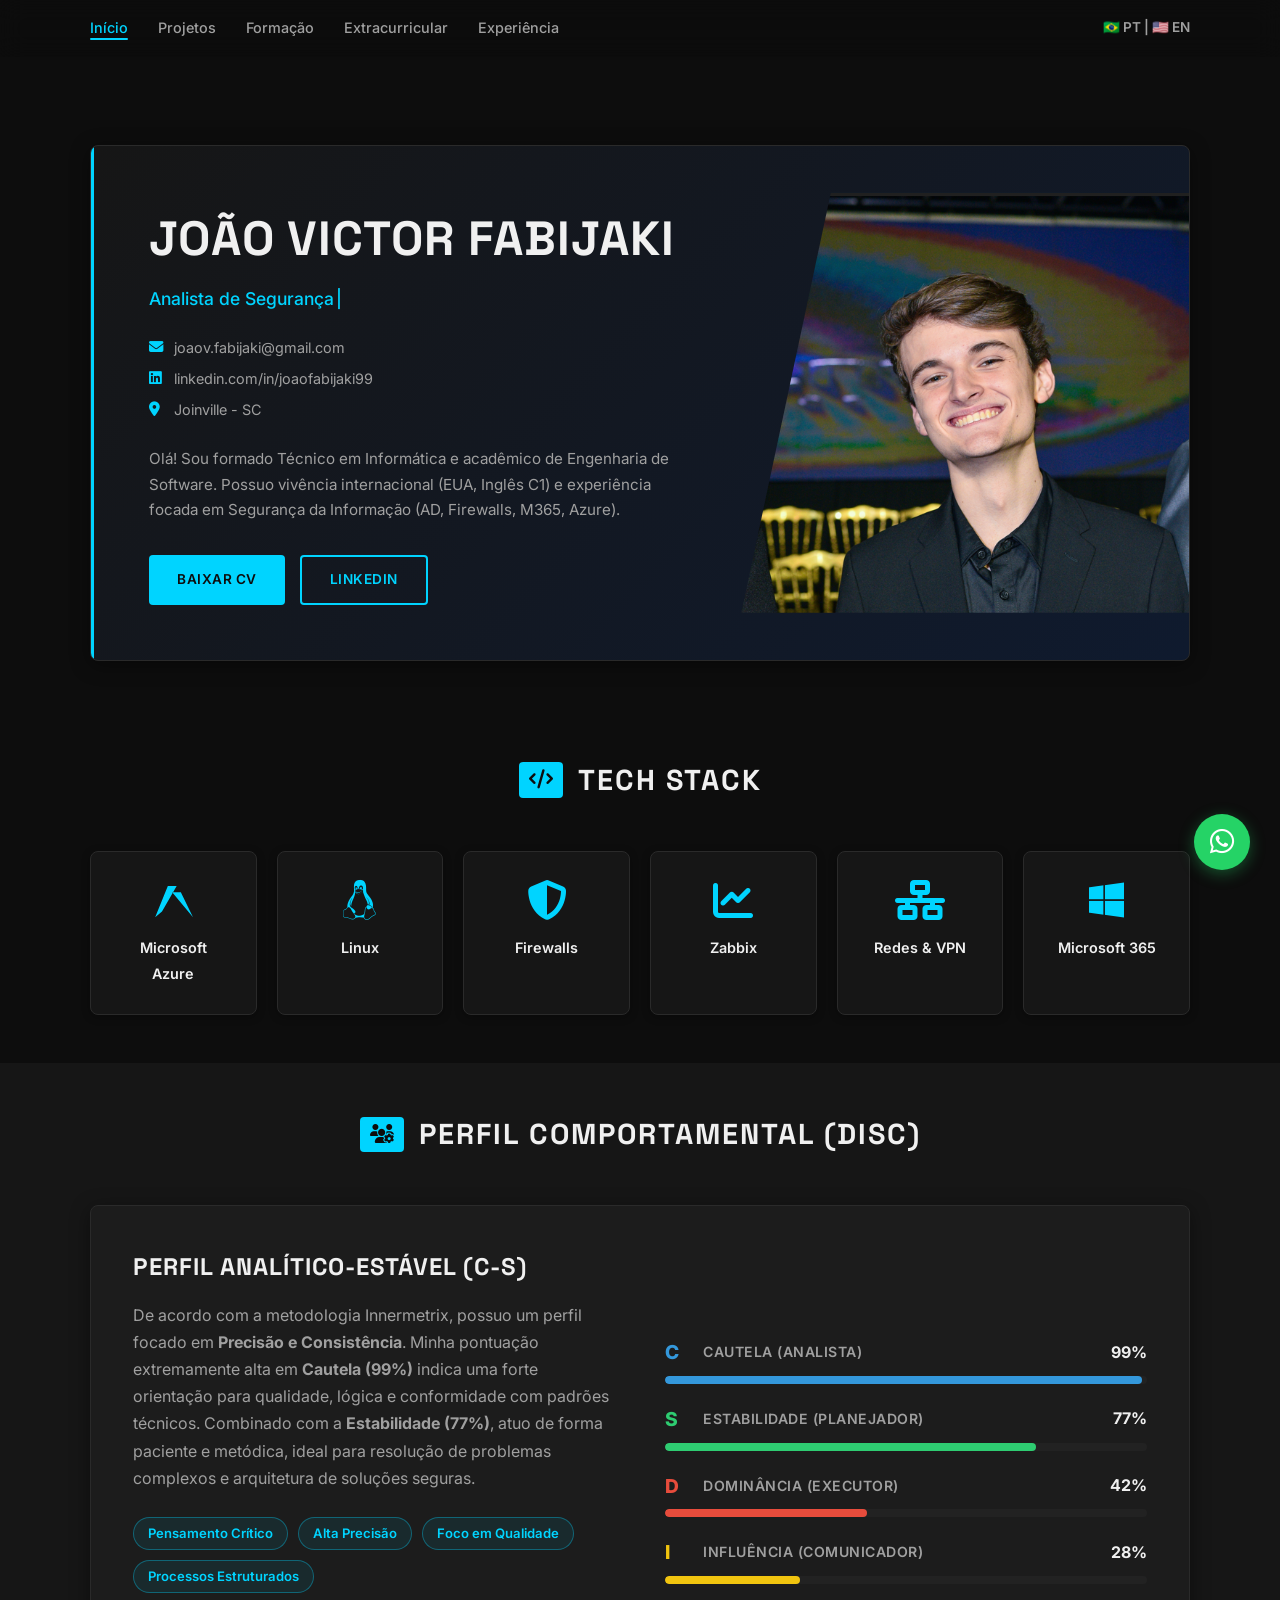
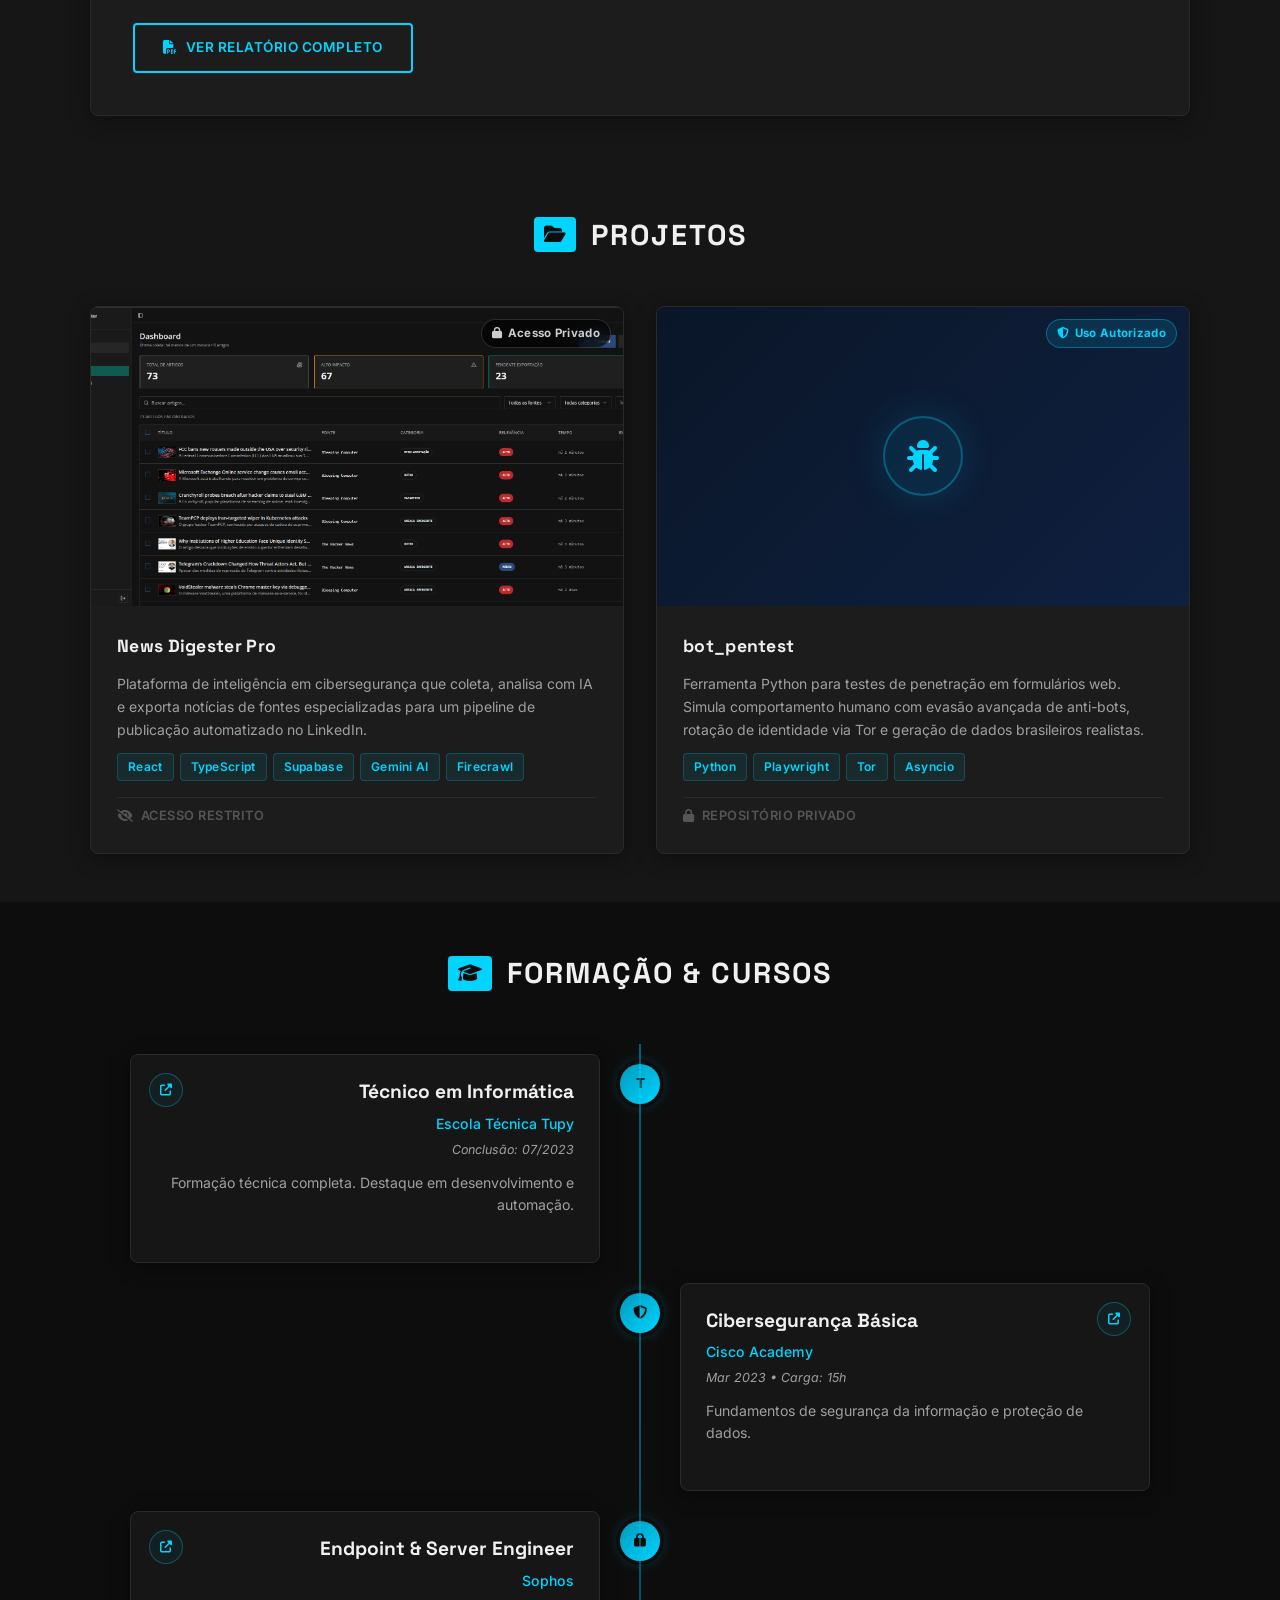
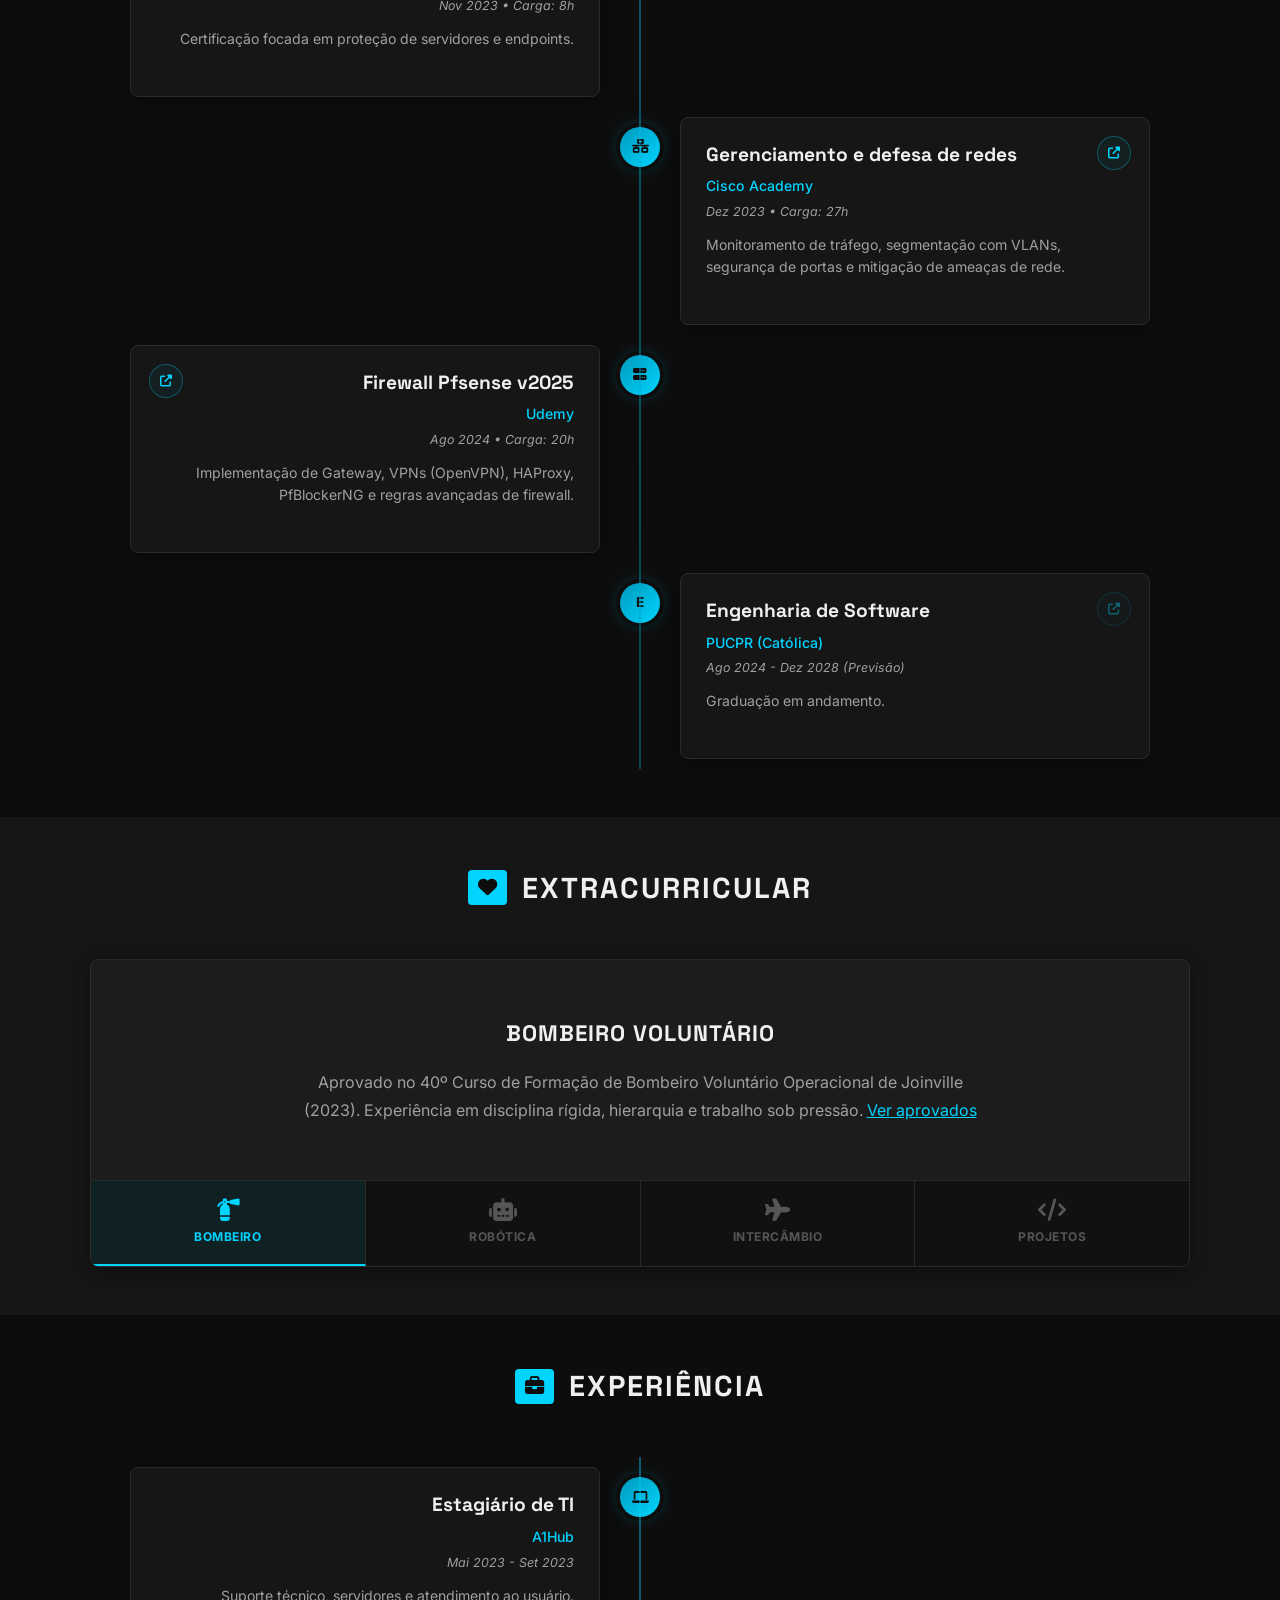
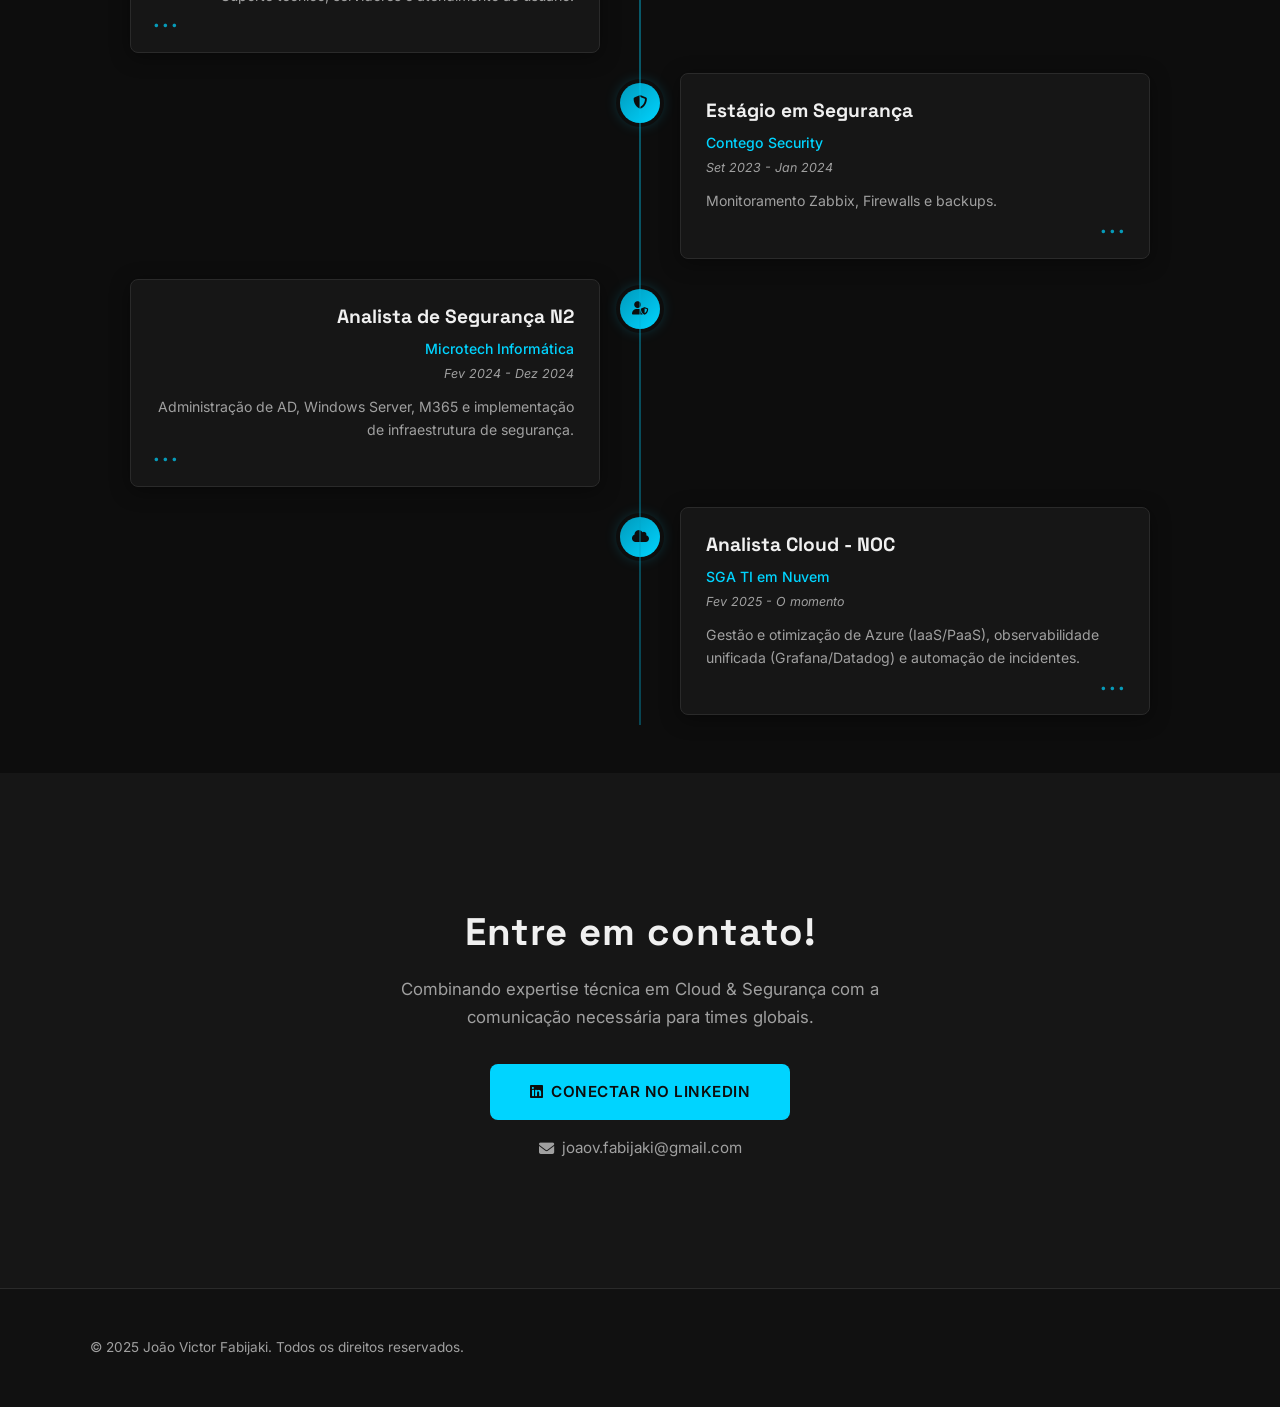
==== commit 431a2d10: "Redesign completo do portfolio + seção de projetos - Novo design system: paleta ciano (#00D4FF), fon" ====
--- a/index.html
+++ b/index.html
@@ -4,35 +4,39 @@
     <meta charset="UTF-8">
     <meta name="viewport" content="width=device-width, initial-scale=1.0">
     <meta http-equiv="X-UA-Compatible" content="IE=edge">
-    
-    <title>Portfólio</title>
-    <meta name="description" content="Portfólio.">
-    
+
+    <title>João Victor Fabijaki — Analista de Segurança & Eng. de Software</title>
+    <meta name="description" content="Portfolio de João Victor Fabijaki — Analista de Segurança da Informação e Engenheiro de Software. Especialista em Cloud Azure, Firewalls e Microsoft 365. Joinville-SC.">
+
+    <meta property="og:title" content="João Victor Fabijaki — Analista de Segurança & Eng. de Software">
+    <meta property="og:description" content="Portfolio de segurança da informação, cloud Azure e engenharia de software. Joinville-SC.">
+    <meta property="og:image" content="itens/header_nova.png">
+    <meta property="og:type" content="website">
+    <meta name="twitter:card" content="summary_large_image">
+
     <link rel="stylesheet" href="https://cdnjs.cloudflare.com/ajax/libs/font-awesome/6.4.0/css/all.min.css">
-    
     <link rel="preconnect" href="https://fonts.googleapis.com">
     <link rel="preconnect" href="https://fonts.gstatic.com" crossorigin>
-    <link href="https://fonts.googleapis.com/css2?family=Open+Sans:wght@300;400;600;700&display=swap" rel="stylesheet">
-    
+    <link href="https://fonts.googleapis.com/css2?family=Inter:wght@300;400;500;600&family=Space+Grotesk:wght@600;700&display=swap" rel="stylesheet">
     <link rel="stylesheet" href="style.css">
-
-    <link rel="icon" type="image/png" href="favicon.png">
-
+    <link rel="icon" type="image/svg+xml" href="itens/favicon.svg">
 </head>
 <body>
+
+    <div id="scroll-progress" class="scroll-progress"></div>
 
     <header class="header">
         <div class="header__container container">
             <nav class="header__nav">
                 <ul class="header__menu">
                     <li class="header__item"><a href="#home" class="header__link">Início</a></li>
+                    <li class="header__item"><a href="#projetos" class="header__link">Projetos</a></li>
                     <li class="header__item"><a href="#formacao" class="header__link">Formação</a></li>
                     <li class="header__item"><a href="#extracurricular" class="header__link">Extracurricular</a></li>
                     <li class="header__item"><a href="#experiencia" class="header__link">Experiência</a></li>
-
                     <li class="language-switcher">
-                    <span>🇧🇷 PT</span> | 
-                    <a href="index-en.html">us EN</a>
+                        <span>🇧🇷 PT</span> |
+                        <a href="index-en.html">🇺🇸 EN</a>
                     </li>
                 </ul>
             </nav>
@@ -43,15 +47,13 @@
     </header>
 
     <main id="main-content">
-        
+
         <section id="home" class="hero section">
             <div class="container hero-layout">
                 <div class="hero__content">
-                    <h1 class="hero__title">
-                        JOÃO VICTOR FABIJAKI
-                    </h1>
-                    <p class="hero__subtitle">Analista de Segurança & Eng. de Software</p>
-                    
+                    <h1 class="hero__title">JOÃO VICTOR FABIJAKI</h1>
+                    <p class="hero__subtitle" id="typing-subtitle">Analista de Segurança</p>
+
                     <ul class="contact-list-hero">
                         <li><i class="fa fa-envelope"></i> joaov.fabijaki@gmail.com</li>
                         <li><i class="fab fa-linkedin"></i> linkedin.com/in/joaofabijaki99</li>
@@ -66,11 +68,11 @@
                     </div>
 
                     <div class="hero__actions">
-                        <a href="Itens/port_BR.pdf" target="_blank" rel="noopener noreferrer" class="button button--primary">Baixar CV</a>
+                        <a href="itens/CV-Port.pdf" target="_blank" rel="noopener noreferrer" class="button button--primary">Baixar CV</a>
                         <a href="https://www.linkedin.com/in/joaofabijaki99/" target="_blank" class="button button--secondary">LinkedIn</a>
                     </div>
                 </div>
-                
+
                 <div class="hero__image-wrapper">
                     <div class="hero__image"></div>
                 </div>
@@ -79,166 +81,233 @@
 
         <section id="skills" class="section">
             <div class="container">
-        <header class="section-header">
-            <div class="icon-box"><i class="fa fa-code"></i></div>
-            <h2 class="section-header__title">Tech Stack</h2>
-        </header>
-
-        <div class="skills-grid">
-            <div class="skill-card">
-                <svg xmlns="http://www.w3.org/2000/svg" viewBox="0 0 24 24" width="40" height="40" style="margin-bottom: 15px; display: block; margin-left: auto; margin-right: auto;">
-                    <path fill="#0078D4" d="M5.4 18.9l-4.1 3.5L8.9 3.6h5.3L5.4 18.9zM24 22.4l-7.3-15h-5.2L24 22.4z"/>
-                </svg>
-                 <span>Microsoft Azure</span>
-            </div>
-            <div class="skill-card">
-                <i class="fab fa-linux"></i>
-                <span>Linux</span>
-            </div>
-            <div class="skill-card">
-                <i class="fa fa-shield-alt"></i>
-                <span>Firewalls</span>
-            </div>
-            <div class="skill-card">
-                <i class="fa fa-chart-line"></i>
-                <span>Zabbix</span>
-            </div>
-            <div class="skill-card">
-                <i class="fa fa-network-wired"></i>
-                <span>Redes & VPN</span>
-            </div>
-            <div class="skill-card">
-                <i class="fab fa-windows"></i>
-                <span>Microsoft 365</span>
-            </div>
-        </div>
-    </div>
-</section>
-
-<section id="soft-skills" class="section section--alt-bg">
-    <div class="container">
-        <header class="section-header">
-            <div class="icon-box"><i class="fa fa-users-cog"></i></div>
-            <h2 class="section-header__title">Perfil Comportamental (DISC)</h2>
-        </header>
-
-        <div class="disc-wrapper">
-            <div class="disc-summary">
-                <h3>Perfil Analítico-Estável (C-S)</h3>
-                <p>
-                    De acordo com a metodologia Innermetrix, possuo um perfil focado em <strong>Precisão e Consistência</strong>. 
-                    Minha pontuação extremamente alta em <strong>Cautela (99%)</strong> indica uma forte orientação para qualidade, lógica e conformidade com padrões técnicos.
-                    Combinado com a <strong>Estabilidade (77%)</strong>, atuo de forma paciente e metódica, ideal para resolução de problemas complexos e arquitetura de soluções seguras.
-                </p>
-                
-                <div class="soft-tags">
-                    <span>Pensamento Crítico</span>
-                    <span>Alta Precisão</span>
-                    <span>Foco em Qualidade</span>
-                    <span>Processos Estruturados</span>
-                </div>
-
-                <div style="margin-top: 30px;">
-                    <a href="Itens/analise-comportamental-joao.pdf" target="_blank" class="button button--secondary">
-                        <i class="fa fa-file-pdf" style="margin-right: 8px;"></i> Ver Relatório Completo
-                    </a>
-                </div>
-            </div>
-
-            <div class="disc-chart">
-                
-                <div class="disc-item">
-                    <div class="disc-info">
-                        <span class="disc-letter" style="color: #3498db;">C</span>
-                        <span class="disc-label">Cautela (Analista)</span>
-                        <span class="disc-percent">99%</span>
-                    </div>
-                    <div class="progress-bg">
-                        <div class="progress-fill" style="width: 99%; background-color: #3498db;"></div>
-                    </div>
-                </div>
-
-                <div class="disc-item">
-                    <div class="disc-info">
-                        <span class="disc-letter" style="color: #2ecc71;">S</span>
-                        <span class="disc-label">Estabilidade (Planejador)</span>
-                        <span class="disc-percent">77%</span>
-                    </div>
-                    <div class="progress-bg">
-                        <div class="progress-fill" style="width: 77%; background-color: #2ecc71;"></div>
-                    </div>
-                </div>
-
-                <div class="disc-item">
-                    <div class="disc-info">
-                        <span class="disc-letter" style="color: #e74c3c;">D</span>
-                        <span class="disc-label">Dominância (Executor)</span>
-                        <span class="disc-percent">42%</span>
-                    </div>
-                    <div class="progress-bg">
-                        <div class="progress-fill" style="width: 42%; background-color: #e74c3c;"></div>
-                    </div>
-                </div>
-
-                <div class="disc-item">
-                    <div class="disc-info">
-                        <span class="disc-letter" style="color: #f1c40f;">I</span>
-                        <span class="disc-label">Influência (Comunicador)</span>
-                        <span class="disc-percent">28%</span>
-                    </div>
-                    <div class="progress-bg">
-                        <div class="progress-fill" style="width: 28%; background-color: #f1c40f;"></div>
-                    </div>
-                </div>
-
-            </div>
-        </div>
-    </div>
-</section>
-
-        <section id="formacao" class="section section--alt-bg">
-            <div class="container">
-                <header class="section-header">
+                <header class="section-header reveal">
+                    <div class="icon-box"><i class="fa fa-code"></i></div>
+                    <h2 class="section-header__title">Tech Stack</h2>
+                </header>
+
+                <div class="skills-grid">
+                    <div class="skill-card reveal">
+                        <svg xmlns="http://www.w3.org/2000/svg" viewBox="0 0 24 24" width="40" height="40" style="margin-bottom: 15px; display: block; margin-left: auto; margin-right: auto;">
+                            <path fill="#00D4FF" d="M5.4 18.9l-4.1 3.5L8.9 3.6h5.3L5.4 18.9zM24 22.4l-7.3-15h-5.2L24 22.4z"/>
+                        </svg>
+                        <span>Microsoft Azure</span>
+                    </div>
+                    <div class="skill-card reveal">
+                        <i class="fab fa-linux"></i>
+                        <span>Linux</span>
+                    </div>
+                    <div class="skill-card reveal">
+                        <i class="fa fa-shield-alt"></i>
+                        <span>Firewalls</span>
+                    </div>
+                    <div class="skill-card reveal">
+                        <i class="fa fa-chart-line"></i>
+                        <span>Zabbix</span>
+                    </div>
+                    <div class="skill-card reveal">
+                        <i class="fa fa-network-wired"></i>
+                        <span>Redes & VPN</span>
+                    </div>
+                    <div class="skill-card reveal">
+                        <i class="fab fa-windows"></i>
+                        <span>Microsoft 365</span>
+                    </div>
+                </div>
+            </div>
+        </section>
+
+        <section id="soft-skills" class="section section--alt-bg">
+            <div class="container">
+                <header class="section-header reveal">
+                    <div class="icon-box"><i class="fa fa-users-cog"></i></div>
+                    <h2 class="section-header__title">Perfil Comportamental (DISC)</h2>
+                </header>
+
+                <div class="disc-wrapper">
+                    <div class="disc-summary reveal">
+                        <h3>Perfil Analítico-Estável (C-S)</h3>
+                        <p>
+                            De acordo com a metodologia Innermetrix, possuo um perfil focado em <strong>Precisão e Consistência</strong>.
+                            Minha pontuação extremamente alta em <strong>Cautela (99%)</strong> indica uma forte orientação para qualidade, lógica e conformidade com padrões técnicos.
+                            Combinado com a <strong>Estabilidade (77%)</strong>, atuo de forma paciente e metódica, ideal para resolução de problemas complexos e arquitetura de soluções seguras.
+                        </p>
+
+                        <div class="soft-tags">
+                            <span>Pensamento Crítico</span>
+                            <span>Alta Precisão</span>
+                            <span>Foco em Qualidade</span>
+                            <span>Processos Estruturados</span>
+                        </div>
+
+                        <div style="margin-top: 30px;">
+                            <a href="itens/analise-comportamental-joao.pdf" target="_blank" class="button button--secondary">
+                                <i class="fa fa-file-pdf"></i> Ver Relatório Completo
+                            </a>
+                        </div>
+                    </div>
+
+                    <div class="disc-chart reveal">
+                        <div class="disc-item">
+                            <div class="disc-info">
+                                <span class="disc-letter" style="color: #3498db;">C</span>
+                                <span class="disc-label">Cautela (Analista)</span>
+                                <span class="disc-percent">99%</span>
+                            </div>
+                            <div class="progress-bg">
+                                <div class="progress-fill" data-width="99%" style="background-color: #3498db;"></div>
+                            </div>
+                        </div>
+
+                        <div class="disc-item">
+                            <div class="disc-info">
+                                <span class="disc-letter" style="color: #2ecc71;">S</span>
+                                <span class="disc-label">Estabilidade (Planejador)</span>
+                                <span class="disc-percent">77%</span>
+                            </div>
+                            <div class="progress-bg">
+                                <div class="progress-fill" data-width="77%" style="background-color: #2ecc71;"></div>
+                            </div>
+                        </div>
+
+                        <div class="disc-item">
+                            <div class="disc-info">
+                                <span class="disc-letter" style="color: #e74c3c;">D</span>
+                                <span class="disc-label">Dominância (Executor)</span>
+                                <span class="disc-percent">42%</span>
+                            </div>
+                            <div class="progress-bg">
+                                <div class="progress-fill" data-width="42%" style="background-color: #e74c3c;"></div>
+                            </div>
+                        </div>
+
+                        <div class="disc-item">
+                            <div class="disc-info">
+                                <span class="disc-letter" style="color: #f1c40f;">I</span>
+                                <span class="disc-label">Influência (Comunicador)</span>
+                                <span class="disc-percent">28%</span>
+                            </div>
+                            <div class="progress-bg">
+                                <div class="progress-fill" data-width="28%" style="background-color: #f1c40f;"></div>
+                            </div>
+                        </div>
+                    </div>
+                </div>
+            </div>
+        </section>
+
+        <section id="projetos" class="section section--alt-bg">
+            <div class="container">
+                <header class="section-header reveal">
+                    <div class="icon-box"><i class="fa fa-folder-open"></i></div>
+                    <h2 class="section-header__title">Projetos</h2>
+                </header>
+
+                <div class="projects-grid">
+
+                    <div class="project-card reveal">
+                        <div class="project-card__image">
+                            <img src="itens/news-digester-screenshot.png" alt="News Digester Pro — Dashboard" loading="lazy">
+                            <div class="project-card__overlay">
+                                <span class="project-badge project-badge--private">
+                                    <i class="fa fa-lock"></i> Acesso Privado
+                                </span>
+                            </div>
+                        </div>
+                        <div class="project-card__body">
+                            <h3 class="project-card__title">News Digester Pro</h3>
+                            <p class="project-card__desc">
+                                Plataforma de inteligência em cibersegurança que coleta, analisa com IA e exporta notícias de fontes especializadas para um pipeline de publicação automatizado no LinkedIn.
+                            </p>
+                            <div class="project-card__tags">
+                                <span>React</span>
+                                <span>TypeScript</span>
+                                <span>Supabase</span>
+                                <span>Gemini AI</span>
+                                <span>Firecrawl</span>
+                            </div>
+                            <div class="project-card__actions">
+                                <span class="project-link project-link--disabled">
+                                    <i class="fa fa-eye-slash"></i> Acesso restrito
+                                </span>
+                            </div>
+                        </div>
+                    </div>
+
+                    <div class="project-card reveal">
+                        <div class="project-card__image project-card__image--icon">
+                            <div class="project-icon-bg">
+                                <i class="fa fa-bug"></i>
+                            </div>
+                            <div class="project-card__overlay">
+                                <span class="project-badge project-badge--security">
+                                    <i class="fa fa-shield-alt"></i> Uso Autorizado
+                                </span>
+                            </div>
+                        </div>
+                        <div class="project-card__body">
+                            <h3 class="project-card__title">bot_pentest</h3>
+                            <p class="project-card__desc">
+                                Ferramenta Python para testes de penetração em formulários web. Simula comportamento humano com evasão avançada de anti-bots, rotação de identidade via Tor e geração de dados brasileiros realistas.
+                            </p>
+                            <div class="project-card__tags">
+                                <span>Python</span>
+                                <span>Playwright</span>
+                                <span>Tor</span>
+                                <span>Asyncio</span>
+                            </div>
+                            <div class="project-card__actions">
+                                <span class="project-link project-link--private">
+                                    <i class="fa fa-lock"></i> Repositório Privado
+                                </span>
+                            </div>
+                        </div>
+                    </div>
+
+                </div>
+            </div>
+        </section>
+
+        <section id="formacao" class="section">
+            <div class="container">
+                <header class="section-header reveal">
                     <div class="icon-box"><i class="fa fa-graduation-cap"></i></div>
                     <h2 class="section-header__title">Formação & Cursos</h2>
                 </header>
 
                 <div class="timeline">
-                    <div class="timeline-item left">
+                    <div class="timeline-item left reveal">
                         <div class="timeline-icon">T</div>
                         <div class="content-box">
-                            <a href="Itens/Uni.jpg" class="cert-link" target="_blank" title="Ver Certificado">
+                            <a href="itens/Uni.jpg" class="cert-link" target="_blank" title="Ver Certificado">
                                 <i class="fa fa-external-link-alt"></i>
                             </a>
-                            
                             <h3>Técnico em Informática</h3>
                             <div class="institution">Escola Técnica Tupy</div>
                             <span class="date">Conclusão: 07/2023</span>
                             <p>Formação técnica completa. Destaque em desenvolvimento e automação.</p>
                         </div>
                     </div>
-                    
-                    <div class="timeline-item right">
+
+                    <div class="timeline-item right reveal">
                         <div class="timeline-icon"><i class="fa fa-shield-alt"></i></div>
                         <div class="content-box">
                             <a href="https://www.credly.com/badges/5933a536-8b8e-48c5-8219-90d3f0dfa8ed/public_url" class="cert-link" target="_blank" title="Ver Certificado">
                                 <i class="fa fa-external-link-alt"></i>
                             </a>
-
                             <h3>Cibersegurança Básica</h3>
                             <div class="institution">Cisco Academy</div>
                             <span class="date">Mar 2023 • Carga: 15h</span>
                             <p>Fundamentos de segurança da informação e proteção de dados.</p>
                         </div>
                     </div>
-                    
-                    <div class="timeline-item left">
+
+                    <div class="timeline-item left reveal">
                         <div class="timeline-icon"><i class="fa fa-lock"></i></div>
                         <div class="content-box">
-                            <a href="Itens/Sophos.jpeg" class="cert-link" target="_blank" title="Ver Certificado">
+                            <a href="itens/Sophos.jpeg" class="cert-link" target="_blank" title="Ver Certificado">
                                 <i class="fa fa-external-link-alt"></i>
                             </a>
-
                             <h3>Endpoint & Server Engineer</h3>
                             <div class="institution">Sophos</div>
                             <span class="date">Nov 2023 • Carga: 8h</span>
@@ -246,13 +315,12 @@
                         </div>
                     </div>
 
-                    <div class="timeline-item right">
-                        <div class="timeline-icon"><i class=" fa fa-network-wired"></i></div>
+                    <div class="timeline-item right reveal">
+                        <div class="timeline-icon"><i class="fa fa-network-wired"></i></div>
                         <div class="content-box">
                             <a href="https://www.credly.com/badges/f400326d-bca4-4876-aa11-ea18dce1ae86/linked_in_profile" class="cert-link" target="_blank" title="Ver Certificado">
                                 <i class="fa fa-external-link-alt"></i>
                             </a>
-
                             <h3>Gerenciamento e defesa de redes</h3>
                             <div class="institution">Cisco Academy</div>
                             <span class="date">Dez 2023 • Carga: 27h</span>
@@ -260,27 +328,25 @@
                         </div>
                     </div>
 
-                    <div class="timeline-item left">
+                    <div class="timeline-item left reveal">
                         <div class="timeline-icon"><i class="fa fa-server"></i></div>
                         <div class="content-box">
                             <a href="https://udemy-certificate.s3.amazonaws.com/pdf/UC-69126b67-35d7-4bad-95ac-857d4d841344.pdf" class="cert-link" target="_blank" title="Ver Certificado">
                                 <i class="fa fa-external-link-alt"></i>
                             </a>
-
                             <h3>Firewall Pfsense v2025</h3>
                             <div class="institution">Udemy</div>
                             <span class="date">Ago 2024 • Carga: 20h</span>
                             <p>Implementação de Gateway, VPNs (OpenVPN), HAProxy, PfBlockerNG e regras avançadas de firewall.</p>
                         </div>
                     </div>
-                    
-                    <div class="timeline-item right">
+
+                    <div class="timeline-item right reveal">
                         <div class="timeline-icon">E</div>
                         <div class="content-box">
-                            <a href="LINK_DO_CURSO_AQUI" class="cert-link" target="_blank" title="Ver Grade">
+                            <a href="#" class="cert-link cert-link--disabled" title="Link em breve">
                                 <i class="fa fa-external-link-alt"></i>
                             </a>
-
                             <h3>Engenharia de Software</h3>
                             <div class="institution">PUCPR (Católica)</div>
                             <span class="date">Ago 2024 - Dez 2028 (Previsão)</span>
@@ -291,18 +357,18 @@
             </div>
         </section>
 
-        <section id="extracurricular" class="section">
-            <div class="container">
-                <header class="section-header">
+        <section id="extracurricular" class="section section--alt-bg">
+            <div class="container">
+                <header class="section-header reveal">
                     <div class="icon-box"><i class="fa fa-heart"></i></div>
                     <h2 class="section-header__title">Extracurricular</h2>
                 </header>
 
-                <div class="interests-wrapper">
+                <div class="interests-wrapper reveal">
                     <div class="interest-content-area">
                         <div id="firefighter" class="interest-tab-content active-content">
                             <h3>Bombeiro Voluntário</h3>
-                            <p>Aprovado no 40º Curso de Formação de Bombeiro Voluntário Operacional de Joinville (2023). Experiência em disciplina rígida, hierarquia e trabalho sob pressão. (https://www.cbvj.org.br/blog/lista-dos-aprovados-para-o-40o-curso-de-formacao-aos-domingos/)</p>
+                            <p>Aprovado no 40º Curso de Formação de Bombeiro Voluntário Operacional de Joinville (2023). Experiência em disciplina rígida, hierarquia e trabalho sob pressão. <a href="https://www.cbvj.org.br/blog/lista-dos-aprovados-para-o-40o-curso-de-formacao-aos-domingos/" target="_blank" rel="noopener noreferrer" style="color: var(--color-accent);">Ver aprovados</a></p>
                         </div>
                         <div id="robotics" class="interest-tab-content">
                             <h3>Robótica Industrial</h3>
@@ -310,7 +376,7 @@
                         </div>
                         <div id="exchange" class="interest-tab-content">
                             <h3>Intercâmbio (EUA)</h3>
-                            <p>Vivência em Houston, Texas (2018-2019, 2022 (6 meses), 2025(8 meses)). Fluência no inglês (C1) e adaptabilidade cultural.</p>
+                            <p>Vivência em Houston, Texas (2018-2019, 2022 (6 meses), 2025 (8 meses)). Fluência no inglês (C1) e adaptabilidade cultural.</p>
                         </div>
                         <div id="projects" class="interest-tab-content">
                             <h3>Projetos Pessoais</h3>
@@ -335,118 +401,112 @@
             </div>
         </section>
 
-        <section id="experiencia" class="section section--alt-bg">
-            <div class="container">
-                <header class="section-header">
+        <section id="experiencia" class="section">
+            <div class="container">
+                <header class="section-header reveal">
                     <div class="icon-box"><i class="fa fa-briefcase"></i></div>
                     <h2 class="section-header__title">Experiência</h2>
                 </header>
 
                 <div class="timeline">
-                    <div class="timeline-item left">
+                    <div class="timeline-item left reveal">
                         <div class="timeline-icon"><i class="fa fa-laptop"></i></div>
                         <div class="content-box">
                             <h3>Estagiário de TI</h3>
                             <div class="institution">A1Hub</div>
                             <span class="date">Mai 2023 - Set 2023</span>
                             <p>Suporte técnico, servidores e atendimento ao usuário.</p>
-                            
                             <div class="read-more" onclick="openModal(
-                                'Estagiário de TI', 
-                                'A1Hub', 
-                                'Mai 2023 - Set 2023', 
+                                'Estagiário de TI',
+                                'A1Hub',
+                                'Mai 2023 - Set 2023',
                                 '<strong>Computadores:</strong><ul><li>Suporte técnico em hardware e software, diagnóstico e solução.</li><li>Gerenciamento de servidores e sistemas de controle.</li></ul><br><strong>Infraestrutura:</strong><ul><li>Manutenção e organização de cabeamento estruturado.</li><li>Substituição e controle de equipamentos.</li></ul><br><strong>Atendimento:</strong><ul><li>Suporte presencial, remoto e telefônico.</li><li>Ênfase em ambientes de impressão.</li></ul>'
-                                )">...</div>
-                        </div>
-                    </div>
-                    <div class="timeline-item right">
+                            )">...</div>
+                        </div>
+                    </div>
+
+                    <div class="timeline-item right reveal">
                         <div class="timeline-icon"><i class="fa fa-shield-alt"></i></div>
                         <div class="content-box">
                             <h3>Estágio em Segurança</h3>
                             <div class="institution">Contego Security</div>
                             <span class="date">Set 2023 - Jan 2024</span>
                             <p>Monitoramento Zabbix, Firewalls e backups.</p>
-                            
                             <div class="read-more" onclick="openModal(
                                 'Estágio em Segurança',
                                 'Contego Security',
                                 'Set 2023 - Jan 2024',
                                 '<strong>Zabbix:</strong><ul><li>Monitoramento, revisão de triggers e dashboards.</li><li>Integração com plataformas (Zoho/Wazuh).</li><li>Configuração de agentes em servidores Linux.</li></ul><br><strong>Sophos:</strong><ul><li>Suporte N3 em VPN e regras de firewall.</li><li>Registro no Sophos Central e simulação de phishing.</li></ul><br><strong>Acronis:</strong><ul><li>Gestão de backups, licenças e planos de proteção.</li><li>Instalação de agentes e monitoramento de alertas.</li></ul><br><strong>Microsoft 365:</strong><ul><li>Criação e gestão de contas, licenças e grupos.</li><li>Suporte ao Azure.</li></ul>'
-                                )">...</div>
-                        </div>
-                    </div>
-                    <div class="timeline-item left">
-                    <div class="timeline-icon"><i class="fa fa-user-shield"></i></div>
-                    
-                    <div class="content-box">
+                            )">...</div>
+                        </div>
+                    </div>
+
+                    <div class="timeline-item left reveal">
+                        <div class="timeline-icon"><i class="fa fa-user-shield"></i></div>
+                        <div class="content-box">
                             <h3>Analista de Segurança N2</h3>
                             <div class="institution">Microtech Informática</div>
                             <span class="date">Fev 2024 - Dez 2024</span>
-                            
                             <p>Administração de AD, Windows Server, M365 e implementação de infraestrutura de segurança.</p>
-                            
                             <div class="read-more" onclick="openModal(
                                 'Analista de infraestrutura N2',
                                 'Microtech Informática',
                                 'Fev 2024 - Dez 2024',
                                 '<strong>Active Directory (AD):</strong><ul><li>Gerenciamento de usuários, grupos e GPOs.</li><li>Resolução de problemas de autenticação.</li></ul><br><strong>Windows Server:</strong><ul><li>Configuração de DHCP, DNS e Arquivos.</li><li>Políticas de segurança.</li></ul><br><strong>Microsoft 365:</strong><ul><li>Administração de contas e licenças.</li></ul><br><strong>Help Desk N2:</strong><ul><li>Resolução de incidentes complexos.</li></ul><br><strong>Segurança:</strong><ul><li>Firewalls PfSense, VPNs (OpenVPN) e Bitdefender.</li></ul>'
-                                    )">...</div>
-                        </div> 
-                    </div> 
-                    
-                    <div class="timeline-item right">
-                    <div class="timeline-icon"><i class="fa fa-cloud"></i></div>
-                    <div class="content-box">
-                        <h3>Analista Cloud - NOC</h3>
-                        <div class="institution">SGA TI em Nuvem</div>
-                        <span class="date">Fev 2025 - O momento</span>
-                        
-                        <p>Gestão e otimização de Azure (IaaS/PaaS), observabilidade unificada (Grafana/Datadog) e automação de incidentes.</p>
-                        
-                        <div class="read-more" onclick="openModal(
-                            'Analista Cloud - SOC',
-                            'SGA TI em Nuvem',
-                            'Fev 2025 - O momento',
-                            '<strong>Gestão de Cloud Azure & Monitoramento:</strong><ul><li>Administração e otimização de ambientes Azure (IaaS/PaaS).</li><li>Desenho de arquiteturas híbridas (Azure Monitor, Zabbix e Datadog).</li><li>Revisão periódica para right-sizing e mitigação de riscos.</li></ul><br><strong>Observabilidade & Visualização:</strong><ul><li>Centralização de métricas Azure no Grafana (Single Pane of Glass).</li><li>KPIs de saúde e performance (Ecossistema M365).</li><li>Regras de alerta proativo no Datadog.</li></ul><br><strong>Automação & ITSM:</strong><ul><li>Automação de fluxos Azure integrados ao MoveDesk.</li><li>Scripts para self-healing e redução de MTTR.</li></ul><br><strong>Governança & Documentação:</strong><ul><li>Documentação técnica e runbooks no Confluence.</li><li>Relatórios executivos de saúde da nuvem e capacity planning.</li><li>Alinhamento com melhores práticas Azure.</li></ul>'
-                        )">...</div>    
-                    </div>
-
-                        </section>
-                    </main>
-
-                    <section id="contato" class="section section--alt-bg">
-                    <div class="container">
-                        <div class="cta-wrapper">
-                            
-                            <div class="cta-content">
-                                <h2 class="cta-title">Entre em contato!</h2>
-                                <p class="cta-text">
-                                    Combinando expertise técnica em Cloud & Segurança com a comunicação necessária para times globais.
-                                </p>
-                            </div>
-                            <div class="cta-actions">
-                                <a href="https://www.linkedin.com/in/joaofabijaki99/" target="_blank" class="button button--primary big-btn">
-                                    <i class="fab fa-linkedin"></i>   Conectar no LinkedIn
-                                </a>
-                                <a href="mailto:joaov.fabijaki@gmail.com" class="contact-link-simple">
-                                    <i class="fa fa-envelope"></i> joaov.fabijaki@gmail.com
-                                </a>
-                            </div>
-
-                        </div>
-                    </div>
-                </section>
-
-                    <footer class="footer">
-                        <div class="footer__container container">
-                            <div class="footer__brand">
-                                <span class="footer__logo">  </span>
-                                <p class="footer__copyright">&copy; 2025 Todos os direitos reservados.</p>
-                            </div>
-                            <ul class="footer__social">
-                            </ul>
-                        </div>
-                    </footer>
+                            )">...</div>
+                        </div>
+                    </div>
+
+                    <div class="timeline-item right reveal">
+                        <div class="timeline-icon"><i class="fa fa-cloud"></i></div>
+                        <div class="content-box">
+                            <h3>Analista Cloud - NOC</h3>
+                            <div class="institution">SGA TI em Nuvem</div>
+                            <span class="date">Fev 2025 - O momento</span>
+                            <p>Gestão e otimização de Azure (IaaS/PaaS), observabilidade unificada (Grafana/Datadog) e automação de incidentes.</p>
+                            <div class="read-more" onclick="openModal(
+                                'Analista Cloud - NOC',
+                                'SGA TI em Nuvem',
+                                'Fev 2025 - O momento',
+                                '<strong>Gestão de Cloud Azure & Monitoramento:</strong><ul><li>Administração e otimização de ambientes Azure (IaaS/PaaS).</li><li>Desenho de arquiteturas híbridas (Azure Monitor, Zabbix e Datadog).</li><li>Revisão periódica para right-sizing e mitigação de riscos.</li></ul><br><strong>Observabilidade & Visualização:</strong><ul><li>Centralização de métricas Azure no Grafana (Single Pane of Glass).</li><li>KPIs de saúde e performance (Ecossistema M365).</li><li>Regras de alerta proativo no Datadog.</li></ul><br><strong>Automação & ITSM:</strong><ul><li>Automação de fluxos Azure integrados ao MoveDesk.</li><li>Scripts para self-healing e redução de MTTR.</li></ul><br><strong>Governança & Documentação:</strong><ul><li>Documentação técnica e runbooks no Confluence.</li><li>Relatórios executivos de saúde da nuvem e capacity planning.</li><li>Alinhamento com melhores práticas Azure.</li></ul>'
+                            )">...</div>
+                        </div>
+                    </div>
+                </div>
+            </div>
+        </section>
+
+        <section id="contato" class="section section--alt-bg">
+            <div class="container">
+                <div class="cta-wrapper reveal">
+                    <div class="cta-content">
+                        <h2 class="cta-title">Entre em contato!</h2>
+                        <p class="cta-text">
+                            Combinando expertise técnica em Cloud & Segurança com a comunicação necessária para times globais.
+                        </p>
+                    </div>
+                    <div class="cta-actions">
+                        <a href="https://www.linkedin.com/in/joaofabijaki99/" target="_blank" class="button button--primary big-btn">
+                            <i class="fab fa-linkedin"></i> Conectar no LinkedIn
+                        </a>
+                        <a href="mailto:joaov.fabijaki@gmail.com" class="contact-link-simple">
+                            <i class="fa fa-envelope"></i> joaov.fabijaki@gmail.com
+                        </a>
+                    </div>
+                </div>
+            </div>
+        </section>
+
+    </main>
+
+    <footer class="footer">
+        <div class="footer__container container">
+            <div class="footer__brand">
+                <p class="footer__copyright">&copy; 2025 João Victor Fabijaki. Todos os direitos reservados.</p>
+            </div>
+            <ul class="footer__social"></ul>
+        </div>
+    </footer>
 
     <div id="jobModal" class="modal-overlay">
         <div class="modal-content">
@@ -459,40 +519,14 @@
         </div>
     </div>
 
-    <script>
-        // Modal Logic
-        function openModal(title, company, date, desc) {
-            document.getElementById('modalTitle').innerText = title;
-            document.getElementById('modalCompany').innerText = company;
-            document.getElementById('modalDate').innerText = date;
-            document.getElementById('modalDesc').innerHTML = desc;
-            document.getElementById('jobModal').style.display = 'flex';
-        }
-        function closeModal() { document.getElementById('jobModal').style.display = 'none'; }
-        window.onclick = function(e) { if(e.target == document.getElementById('jobModal')) closeModal(); }
-
-        // Tabs Logic
-        function openInterest(evt, name) {
-            var i, c, l;
-            c = document.getElementsByClassName("interest-tab-content");
-            for (i=0; i<c.length; i++) { c[i].style.display = "none"; c[i].classList.remove("active-content"); }
-            l = document.getElementsByClassName("tab-btn");
-            for (i=0; i<l.length; i++) { l[i].className = l[i].className.replace(" active-btn", ""); }
-            document.getElementById(name).style.display = "block";
-            setTimeout(() => { document.getElementById(name).classList.add("active-content"); }, 10);
-            evt.currentTarget.className += " active-btn";
-        }
-
-        // Mobile Menu
-        function toggleMenu() {
-            var nav = document.querySelector('.header__nav');
-            nav.classList.toggle('active');
-        }
-    </script>
+    <button id="back-to-top" class="back-to-top" aria-label="Voltar ao topo" title="Voltar ao topo">
+        <i class="fa fa-chevron-up"></i>
+    </button>
 
     <a href="https://wa.me/5547991508532" target="_blank" class="whatsapp-btn" title="Fale comigo no WhatsApp">
-    <i class="fab fa-whatsapp"></i>
+        <i class="fab fa-whatsapp"></i>
     </a>
 
+    <script src="script.js"></script>
 </body>
-</html>+</html>
--- a/style.css
+++ b/style.css
@@ -1,47 +1,61 @@
-
+/* ============================
+   DESIGN TOKENS
+   ============================ */
 :root {
-    --color-primary: #2A4B7C;    
-    --color-primary-dark: #009e83;
-    --color-secondary: #a0a0a0;
-    
-    --bg-body: #121212;
-    --bg-surface: #1E1E1E;
-    --bg-header: #1a1a1a;
-    --bg-highlight: #262626;
-
-    --text-main: #ffffff;
-    --text-muted: #b0b0b0;
-    --text-inverted: #222222;
-
-    --font-family-base: 'Open Sans', system-ui, -apple-system, sans-serif;
-    --font-size-base: 1rem;
-    --font-size-h1: 2.5rem;
-    --font-size-h2: 1.8rem;
-    --font-size-h3: 1.2rem;
+    --color-accent: #00D4FF;
+    --color-accent-dim: #0099BB;
+    --color-accent-glow: rgba(0, 212, 255, 0.15);
+    --color-accent-subtle: rgba(0, 212, 255, 0.08);
+
+    --bg-body: #0D0D0D;
+    --bg-surface: #161616;
+    --bg-surface-2: #1C1C1C;
+    --bg-header: #111111;
+    --bg-highlight: #202020;
+
+    --color-border: #2A2A2A;
+    --color-border-hover: rgba(0, 212, 255, 0.3);
+
+    --text-main: #F0F0F0;
+    --text-muted: #A0A0A0;
+    --text-inverted: #0D0D0D;
+
+    --font-family-base: 'Inter', system-ui, -apple-system, sans-serif;
+    --font-family-display: 'Space Grotesk', 'Inter', sans-serif;
+
+    --font-size-h1: clamp(1.8rem, 5vw, 3rem);
+    --font-size-h2: clamp(1.3rem, 3vw, 1.8rem);
+    --font-size-h3: clamp(1rem, 2vw, 1.2rem);
+    --font-size-base: clamp(0.9rem, 1.5vw, 1rem);
 
     --space-xs: 0.5rem;
     --space-sm: 1rem;
     --space-md: 1.5rem;
-    --space-lg: 3rem;
-    --space-xl: 5rem;
+    --space-lg: clamp(2rem, 5vw, 3rem);
+    --space-xl: clamp(3rem, 8vw, 5rem);
 
     --container-width: 1100px;
-    --border-radius: 4px;
-    --shadow-sm: 0 2px 5px rgba(0,0,0,0.2);
-    --shadow-md: 0 4px 15px rgba(0,0,0,0.3);
+    --border-radius: 8px;
+    --border-radius-sm: 4px;
+    --shadow-sm: 0 2px 8px rgba(0, 0, 0, 0.3);
+    --shadow-md: 0 4px 20px rgba(0, 0, 0, 0.4);
+    --shadow-accent: 0 8px 30px rgba(0, 212, 255, 0.1);
     --transition-base: 0.3s ease;
 }
 
 
-*, *::before, *::after { 
-    box-sizing: border-box; 
-    margin: 0; 
-    padding: 0; 
-}
-
-html { 
-    scroll-behavior: smooth; 
-    text-size-adjust: 100%; 
+/* ============================
+   RESET & BASE
+   ============================ */
+*, *::before, *::after {
+    box-sizing: border-box;
+    margin: 0;
+    padding: 0;
+}
+
+html {
+    scroll-behavior: smooth;
+    text-size-adjust: 100%;
 }
 
 body {
@@ -50,219 +64,305 @@
     color: var(--text-muted);
     line-height: 1.6;
     -webkit-font-smoothing: antialiased;
-}
-
-img, picture, video, canvas, svg { 
-    display: block; 
-    max-width: 100%; 
-}
-
-input, button, textarea, select { 
-    font: inherit; 
-}
-
-:focus-visible { 
-    outline: 2px solid var(--color-primary); 
-    outline-offset: 2px; 
-}
-
-
-.container { 
-    width: 95%; 
-    max-width: var(--container-width); 
-    margin-inline: auto; 
-}
-
-
+    font-size: var(--font-size-base);
+}
+
+img, picture, video, canvas, svg {
+    display: block;
+    max-width: 100%;
+}
+
+input, button, textarea, select {
+    font: inherit;
+}
+
+:focus-visible {
+    outline: 2px solid var(--color-accent);
+    outline-offset: 2px;
+}
+
+
+/* ============================
+   LAYOUT
+   ============================ */
+.container {
+    width: 95%;
+    max-width: var(--container-width);
+    margin-inline: auto;
+}
+
+.section {
+    padding-block: var(--space-lg);
+}
+
+.section--alt-bg {
+    background-color: var(--bg-surface);
+}
+
+
+/* ============================
+   SCROLL PROGRESS BAR
+   ============================ */
+.scroll-progress {
+    position: fixed;
+    top: 0;
+    left: 0;
+    height: 3px;
+    width: 0%;
+    background: linear-gradient(90deg, var(--color-accent-dim), var(--color-accent));
+    z-index: 9999;
+    transition: width 0.1s linear;
+}
+
+
+/* ============================
+   HEADER
+   ============================ */
 .header {
-    background-color: var(--bg-header);
-    box-shadow: var(--shadow-sm);
-    position: sticky; top: 0; z-index: 100;
-    padding: 15px 0; border-bottom: 1px solid #333;
-}
-
-.header__container { 
-    display: flex; 
-    justify-content: space-between; 
-    align-items: center; 
+    position: sticky;
+    top: 0;
+    z-index: 100;
+    padding: 15px 0;
+    background-color: rgba(13, 13, 13, 0.6);
+    backdrop-filter: blur(12px);
+    -webkit-backdrop-filter: blur(12px);
+    border-bottom: 1px solid transparent;
+    transition: background-color var(--transition-base), border-color var(--transition-base), box-shadow var(--transition-base);
+}
+
+.header.scrolled {
+    background-color: rgba(13, 13, 13, 0.92);
+    border-bottom-color: var(--color-border);
+    box-shadow: 0 4px 20px rgba(0, 0, 0, 0.5);
+}
+
+.header__container {
+    display: flex;
+    justify-content: space-between;
+    align-items: center;
 }
 
 .header__nav {
-  flex: 1; 
-}
-
-.header__menu { 
-    display: flex; 
-    gap: 30px; 
-    list-style: none; 
+    flex: 1;
+}
+
+.header__menu {
+    display: flex;
+    gap: 30px;
+    list-style: none;
     width: 100%;
-}
-
-.header__link { 
-    text-decoration: none; 
-    color: var(--text-muted); 
-    font-weight: 600; 
-    font-size: 0.9rem; 
-    transition: color var(--transition-base); 
-}
-
-.header__link:hover { 
-    color: var(--color-primary); 
-}
-
-.header__toggle { 
-    display: none; 
+    align-items: center;
+}
+
+.header__link {
+    text-decoration: none;
+    color: var(--text-muted);
+    font-weight: 500;
+    font-size: 0.9rem;
+    transition: color var(--transition-base);
+    position: relative;
+    padding-bottom: 2px;
+}
+
+.header__link::after {
+    content: '';
+    position: absolute;
+    bottom: -2px;
+    left: 0;
+    width: 0;
+    height: 2px;
+    background: var(--color-accent);
+    border-radius: 2px;
+    transition: width var(--transition-base);
+}
+
+.header__link:hover,
+.header__link.active {
+    color: var(--color-accent);
+}
+
+.header__link:hover::after,
+.header__link.active::after {
+    width: 100%;
+}
+
+.header__toggle {
+    display: none;
     background: none;
-    border: none; 
-    cursor: pointer; 
-    color: var(--text-main); 
-    font-size: 1.5rem; 
+    border: none;
+    cursor: pointer;
+    color: var(--text-main);
+    font-size: 1.5rem;
 }
 
 .language-switcher {
-  margin-left: auto; 
-  font-weight: 600;  
-  font-size: 0.9rem; 
-  color: var(--text-muted); 
+    margin-left: auto;
+    font-weight: 600;
+    font-size: 0.85rem;
+    color: var(--text-muted);
+    white-space: nowrap;
 }
 
 .language-switcher a {
-  text-decoration: none;
-  color: inherit; 
-  transition: color var(--transition-base); 
+    text-decoration: none;
+    color: inherit;
+    transition: color var(--transition-base);
 }
 
 .language-switcher a:hover {
-  color: var(--color-primary);
-}
-
-
+    color: var(--color-accent);
+}
+
+
+/* ============================
+   BUTTONS
+   ============================ */
 .button {
-    display: inline-flex; align-items: center; justify-content: center;
-    padding: 12px 30px; border-radius: 2px;
-    text-decoration: none; font-weight: 700; text-transform: uppercase;
-    font-size: 0.85rem; transition: var(--transition-base); cursor: pointer; border: none;
-}
-
-.button--primary { 
-    background-color: var(--color-primary); 
-    color: var(--text-main); 
-}
-
-.button--primary:hover { 
-    opacity: 0.9; 
-}
-
-.button--secondary { 
-    background-color: var(--color-primary);
-    color: var(--text-main); 
-    border: 2px solid var(--color-primary); 
-}
-
-.button--secondary:hover { 
-    background-color: var(--color-primary); 
-    color: var(--text-main); 
-}
-
-.section { 
-    padding-block: var(--space-lg); 
-}
-
-.section-header { 
-    display: flex; 
-    align-items: center; 
-    justify-content: center; 
-    margin-bottom: var(--space-lg); 
-}
-
-.icon-box { 
-    background: var(--color-primary);
-    padding: 8px; 
-    border-radius: 4px; 
-    display: flex; 
-    align-items: center; 
-    justify-content: center; 
-    margin-right: 15px; 
-}
-
-.icon-box i { 
-    color: #222; 
-    font-size: 1.2rem; 
-}
-
-.section-header__title { 
-    font-size: var(--font-size-h2); 
-    text-transform: uppercase; 
-    color: var(--text-muted); 
-    letter-spacing: 1px; 
-}
-
-.footer {
-    background-color: var(--bg-header); 
-    color: var(--text-muted); 
-    padding-block: var(--space-lg); 
-    margin-top: var(--space-xl); 
-    border-top: 1px solid #333; 
-}
-
-.footer__container { 
-    display: flex; 
-    justify-content: space-between; 
-    align-items: center; 
-}
-.footer__logo span { 
-    color: var(--text-main); 
-    font-weight: bold; 
-}
-
-.footer__social { 
-    display: flex;
-    gap: 20px; 
-    list-style: none;
-}
-
-.footer__link { 
-    color: var(--text-muted); 
-    text-decoration: none; 
-    transition: 0.3s; 
-}
-
-.footer__link:hover { 
-    color: var(--color-primary); 
-}
-
-
-
+    display: inline-flex;
+    align-items: center;
+    justify-content: center;
+    gap: 8px;
+    padding: 12px 28px;
+    border-radius: var(--border-radius-sm);
+    text-decoration: none;
+    font-family: var(--font-family-base);
+    font-weight: 600;
+    text-transform: uppercase;
+    font-size: 0.85rem;
+    letter-spacing: 0.5px;
+    transition: var(--transition-base);
+    cursor: pointer;
+    border: none;
+    position: relative;
+    overflow: hidden;
+}
+
+.button::after {
+    content: '';
+    position: absolute;
+    top: -50%;
+    left: -75%;
+    width: 50%;
+    height: 200%;
+    background: rgba(255, 255, 255, 0.08);
+    transform: skewX(-20deg);
+    transition: left 0.5s ease;
+}
+
+.button:hover::after {
+    left: 125%;
+}
+
+.button--primary {
+    background-color: var(--color-accent);
+    color: var(--text-inverted);
+}
+
+.button--primary:hover {
+    background-color: var(--color-accent-dim);
+    box-shadow: 0 0 20px rgba(0, 212, 255, 0.3);
+}
+
+.button--secondary {
+    background-color: transparent;
+    color: var(--color-accent);
+    border: 2px solid var(--color-accent);
+}
+
+.button--secondary:hover {
+    background-color: var(--color-accent);
+    color: var(--text-inverted);
+    box-shadow: 0 0 20px rgba(0, 212, 255, 0.3);
+}
+
+.big-btn {
+    padding: 16px 40px;
+    font-size: 0.95rem;
+    border-radius: var(--border-radius);
+}
+
+
+/* ============================
+   SECTION HEADER
+   ============================ */
+.section-header {
+    display: flex;
+    align-items: center;
+    justify-content: center;
+    margin-bottom: var(--space-lg);
+}
+
+.icon-box {
+    background: var(--color-accent);
+    padding: 8px 10px;
+    border-radius: var(--border-radius-sm);
+    display: flex;
+    align-items: center;
+    justify-content: center;
+    margin-right: 15px;
+}
+
+.icon-box i {
+    color: var(--text-inverted);
+    font-size: 1.2rem;
+}
+
+.section-header__title {
+    font-family: var(--font-family-display);
+    font-size: var(--font-size-h2);
+    text-transform: uppercase;
+    color: var(--text-main);
+    letter-spacing: 2px;
+}
+
+
+/* ============================
+   HERO
+   ============================ */
 .hero-layout {
-    display: flex; align-items: center;
-    background-color: var(--bg-surface);
+    display: flex;
+    align-items: center;
+    background: linear-gradient(135deg, var(--bg-surface) 0%, #0f1a2e 100%);
     border-radius: var(--border-radius);
     box-shadow: var(--shadow-md);
     overflow: hidden;
-    min-height: 400px; margin-top: 40px;
+    min-height: 420px;
+    margin-top: 40px;
+    border: 1px solid var(--color-border);
 }
 
 .hero__content {
     flex: 1.2;
-    padding: 50px;
+    padding: clamp(25px, 5vw, 55px);
+    border-left: 3px solid var(--color-accent);
 }
 
 .hero__title {
-    font-size: 2.5rem;
-    color: var(--text-muted);
-    margin-bottom: 5px;
-    text-transform: uppercase;
-}
-
-.hero__title span {
+    font-family: var(--font-family-display);
+    font-size: var(--font-size-h1);
     color: var(--text-main);
-    font-weight: 700;
+    margin-bottom: 8px;
+    letter-spacing: 1px;
 }
 
 .hero__subtitle {
-    font-size: 1rem;
-    color: var(--text-muted);
-    margin-bottom: 20px;
+    font-size: clamp(0.95rem, 2vw, 1.1rem);
+    color: var(--color-accent);
+    margin-bottom: 22px;
+    font-weight: 500;
+    min-height: 1.6em;
+}
+
+.hero__subtitle::after {
+    content: '|';
+    animation: blink 0.8s step-end infinite;
+    margin-left: 2px;
+    color: var(--color-accent);
+}
+
+@keyframes blink {
+    0%, 100% { opacity: 1; }
+    50% { opacity: 0; }
 }
 
 .contact-list-hero {
@@ -275,39 +375,222 @@
     margin-bottom: 8px;
     display: flex;
     align-items: center;
+    color: var(--text-muted);
 }
 
 .contact-list-hero i {
     width: 25px;
-    color: var(--text-muted);
+    color: var(--color-accent);
 }
 
 .hero__description-text {
-    margin-bottom: 30px;
-    color: #bbb;
+    margin-bottom: 32px;
+    color: var(--text-muted);
     font-size: 0.95rem;
+    max-width: 520px;
+    line-height: 1.7;
 }
 
 .hero__actions {
     display: flex;
     gap: 15px;
+    flex-wrap: wrap;
 }
 
 .hero__image-wrapper {
     flex: 1;
-    height: 450px;
+    height: 420px;
     position: relative;
     clip-path: polygon(20% 0, 100% 0, 100% 100%, 0% 100%);
+    box-shadow: -20px 0 60px rgba(0, 212, 255, 0.08);
 }
 
 .hero__image {
     width: 100%;
     height: 100%;
-    background-image:url('Itens/header_nova.png');
+    background-image: url('itens/header_nova.png');
     background-size: cover;
     background-position: center top;
 }
 
+
+/* ============================
+   SCROLL REVEAL
+   ============================ */
+.reveal {
+    opacity: 0;
+    transform: translateY(28px);
+    transition: opacity 0.65s ease, transform 0.65s ease;
+}
+
+.reveal.visible {
+    opacity: 1;
+    transform: translateY(0);
+}
+
+
+/* ============================
+   SKILLS GRID
+   ============================ */
+.skills-grid {
+    display: grid;
+    grid-template-columns: repeat(auto-fit, minmax(clamp(120px, 18vw, 160px), 1fr));
+    gap: clamp(12px, 2vw, 20px);
+    text-align: center;
+}
+
+.skill-card {
+    background-color: var(--bg-surface);
+    padding: clamp(18px, 3vw, 28px);
+    border-radius: var(--border-radius);
+    border: 1px solid var(--color-border);
+    transition: transform var(--transition-base), box-shadow var(--transition-base), border-color var(--transition-base);
+    position: relative;
+    overflow: hidden;
+    box-shadow: var(--shadow-sm);
+}
+
+.skill-card::before {
+    content: '';
+    position: absolute;
+    inset: 0;
+    background: radial-gradient(circle at 50% 0%, var(--color-accent-glow), transparent 70%);
+    opacity: 0;
+    transition: opacity var(--transition-base);
+}
+
+.skill-card:hover {
+    transform: translateY(-6px);
+    border-color: var(--color-accent);
+    box-shadow: var(--shadow-accent);
+}
+
+.skill-card:hover::before {
+    opacity: 1;
+}
+
+.skill-card i {
+    font-size: 2.5rem;
+    color: var(--color-accent);
+    margin-bottom: 15px;
+    display: block;
+}
+
+.skill-card span {
+    font-weight: 600;
+    color: var(--text-main);
+    font-size: 0.9rem;
+    position: relative;
+}
+
+
+/* ============================
+   DISC SECTION
+   ============================ */
+.disc-wrapper {
+    display: flex;
+    gap: clamp(25px, 5vw, 50px);
+    align-items: center;
+    background-color: var(--bg-surface-2);
+    padding: clamp(22px, 4vw, 42px);
+    border-radius: var(--border-radius);
+    box-shadow: var(--shadow-md);
+    border: 1px solid var(--color-border);
+}
+
+.disc-summary {
+    flex: 1;
+}
+
+.disc-summary h3 {
+    font-family: var(--font-family-display);
+    color: var(--text-main);
+    font-size: clamp(1.1rem, 2.5vw, 1.5rem);
+    margin-bottom: 15px;
+    text-transform: uppercase;
+    letter-spacing: 1px;
+}
+
+.disc-summary p {
+    color: var(--text-muted);
+    margin-bottom: 25px;
+    line-height: 1.7;
+}
+
+.soft-tags {
+    display: flex;
+    flex-wrap: wrap;
+    gap: 10px;
+}
+
+.soft-tags span {
+    background-color: var(--color-accent-subtle);
+    border: 1px solid rgba(0, 212, 255, 0.35);
+    color: var(--color-accent);
+    padding: 5px 14px;
+    border-radius: 20px;
+    font-size: 0.82rem;
+    font-weight: 600;
+}
+
+.disc-chart {
+    flex: 1;
+    display: flex;
+    flex-direction: column;
+    gap: 20px;
+}
+
+.disc-item {
+    width: 100%;
+}
+
+.disc-info {
+    display: flex;
+    align-items: center;
+    justify-content: space-between;
+    margin-bottom: 8px;
+}
+
+.disc-letter {
+    font-weight: 800;
+    font-size: 1.2rem;
+    width: 30px;
+}
+
+.disc-label {
+    flex: 1;
+    color: var(--text-muted);
+    font-size: 0.88rem;
+    text-transform: uppercase;
+    font-weight: 600;
+    letter-spacing: 0.5px;
+    padding-left: 8px;
+}
+
+.disc-percent {
+    color: var(--text-main);
+    font-weight: 700;
+}
+
+.progress-bg {
+    width: 100%;
+    height: 8px;
+    background-color: #222;
+    border-radius: 5px;
+    overflow: hidden;
+}
+
+.progress-fill {
+    height: 100%;
+    width: 0;
+    border-radius: 5px;
+    transition: width 1.2s cubic-bezier(0.4, 0, 0.2, 1);
+}
+
+
+/* ============================
+   TIMELINE
+   ============================ */
 .timeline {
     position: relative;
     width: 100%;
@@ -318,11 +601,12 @@
     content: '';
     position: absolute;
     width: 2px;
-    background-color: #444;
+    background: linear-gradient(to bottom, var(--color-accent), var(--color-accent-dim));
     top: 0;
     bottom: 0;
     left: 50%;
     margin-left: -1px;
+    opacity: 0.4;
 }
 
 .timeline-item {
@@ -346,16 +630,17 @@
     position: absolute;
     width: 40px;
     height: 40px;
-    background-color: var(--color-primary);
+    background: linear-gradient(135deg, var(--color-accent-dim), var(--color-accent));
     border-radius: 50%;
     z-index: 10;
     top: 20px;
     display: flex;
     align-items: center;
     justify-content: center;
-    color: #fff;
+    color: var(--text-inverted);
     font-weight: bold;
-    box-shadow: 0 0 0 5px var(--bg-body);
+    font-size: 0.85rem;
+    box-shadow: 0 0 0 4px var(--bg-body), 0 0 15px rgba(0, 212, 255, 0.3);
 }
 
 .timeline-item.left .timeline-icon {
@@ -366,124 +651,143 @@
     left: -20px;
 }
 
-
 .content-box {
-    padding: 25px;
+    padding: 22px 25px 45px;
     background-color: var(--bg-surface);
-    border-radius: 2px;
+    border-radius: var(--border-radius);
+    border: 1px solid var(--color-border);
     box-shadow: var(--shadow-md);
     position: relative;
-    padding-bottom: 40px;
+    transition: transform var(--transition-base), box-shadow var(--transition-base), border-color var(--transition-base);
+}
+
+.content-box:hover {
+    transform: translateY(-3px);
+    border-color: var(--color-border-hover);
+    box-shadow: 0 8px 30px rgba(0, 212, 255, 0.08);
 }
 
 .content-box h3 {
-    color: #eee;
+    font-family: var(--font-family-display);
+    color: var(--text-main);
     margin-bottom: 5px;
-    font-size: 1.1rem;
+    font-size: var(--font-size-h3);
 }
 
 .content-box .institution {
-    color: var(--text-muted);
-    font-size: 0.9rem;
-    margin-bottom: 5px;
+    color: var(--color-accent);
+    font-size: 0.88rem;
+    margin-bottom: 4px;
+    font-weight: 500;
 }
 
 .content-box .date {
     display: block;
     color: var(--text-muted);
-    font-size: 0.8rem;
-    margin-bottom: 15px;
+    font-size: 0.78rem;
+    margin-bottom: 12px;
     font-style: italic;
 }
 
 .content-box p {
-    font-size: 0.9rem;
-    color: #aaa;
-}
-
-
+    font-size: 0.88rem;
+    color: var(--text-muted);
+    line-height: 1.6;
+}
 
 .cert-link {
     position: absolute;
-    top: 20px;
-    width: 35px; height: 35px;
-    background-color: rgba(255, 255, 255, 0.05);
+    top: 18px;
+    width: 34px;
+    height: 34px;
+    background-color: rgba(0, 212, 255, 0.05);
     border-radius: 50%;
-    display: flex; align-items: center; justify-content: center;
-    color: #fff;
+    display: flex;
+    align-items: center;
+    justify-content: center;
+    color: var(--color-accent);
     text-decoration: none;
     transition: var(--transition-base);
-    border: 1px solid var(--color-primary);
+    border: 1px solid rgba(0, 212, 255, 0.3);
     z-index: 20;
     cursor: pointer;
-}
-.cert-link:hover { 
-    background-color: var(--color-primary); 
-    color: var(--text-inverted); 
-    transform: scale(1.1); 
-}
-
-
-.timeline-item.right .cert-link { 
-    right: 20px;
-    left: auto; 
-}
-
-
-.timeline-item.left .cert-link { 
-    left: 20px; 
-    right: auto; 
-}
-
-
-.timeline-item.left .content-box h3 { 
-    padding-left: 35px; 
-}
-
-.timeline-item.right .content-box h3 { 
-    padding-right: 35px; 
-}
-
+    font-size: 0.75rem;
+}
+
+.cert-link:hover {
+    background-color: var(--color-accent);
+    color: var(--text-inverted);
+    transform: scale(1.1);
+    box-shadow: 0 0 12px rgba(0, 212, 255, 0.4);
+}
+
+.cert-link--disabled {
+    opacity: 0.4;
+    pointer-events: none;
+    cursor: default;
+}
+
+.timeline-item.right .cert-link {
+    right: 18px;
+    left: auto;
+}
+
+.timeline-item.left .cert-link {
+    left: 18px;
+    right: auto;
+}
+
+.timeline-item.left .content-box h3 {
+    padding-left: 38px;
+}
+
+.timeline-item.right .content-box h3 {
+    padding-right: 38px;
+}
 
 .read-more {
     position: absolute;
-    bottom: 25px;
-    font-size: 2rem;
-    line-height: 0;
-    color: #fff;
+    bottom: 20px;
+    font-size: 1.8rem;
+    line-height: 1;
+    color: var(--color-accent);
     cursor: pointer;
-    transition: 0.3s;
+    transition: var(--transition-base);
     z-index: 20;
+    opacity: 0.7;
+    letter-spacing: 2px;
+}
+
+.read-more:hover {
+    opacity: 1;
+    transform: scale(1.15);
 }
 
 .timeline-item.right .read-more {
-    right: 25px;
+    right: 22px;
     left: auto;
 }
 
-
 .timeline-item.left .read-more {
-    left: 25px;
+    left: 22px;
     right: auto;
 }
 
-.read-more:hover {
-    color: #fff;
-    transform: scale(1.2);
-}
-
-
+
+/* ============================
+   EXTRACURRICULAR TABS
+   ============================ */
 .interests-wrapper {
-    background-color: var(--bg-surface);
-    border-radius: 2px;
+    background-color: var(--bg-surface-2);
+    border-radius: var(--border-radius);
     overflow: hidden;
+    border: 1px solid var(--color-border);
     box-shadow: var(--shadow-md);
 }
 
 .interest-content-area {
-    padding: 50px;
-    background-color: var(--bg-highlight);
-    min-height: 250px;
+    padding: clamp(30px, 5vw, 55px);
+    min-height: 220px;
     display: flex;
     align-items: center;
     justify-content: center;
@@ -492,7 +796,7 @@
 
 .interest-tab-content {
     display: none;
-    animation: fadeIn 0.5s;
+    animation: fadeIn 0.4s ease;
     width: 100%;
 }
 
@@ -501,63 +805,72 @@
 }
 
 .interest-tab-content h3 {
+    font-family: var(--font-family-display);
     color: var(--text-main);
-    font-size: 1.5rem;
-    margin-bottom: 55px;
+    font-size: clamp(1.1rem, 2.5vw, 1.4rem);
+    margin-bottom: 18px;
     text-transform: uppercase;
+    letter-spacing: 1px;
 }
 
 .interest-tab-content p {
-    color: #aaa;
-    max-width: 700px;
+    color: var(--text-muted);
+    max-width: 680px;
     margin: 0 auto;
+    line-height: 1.7;
 }
 
 .interest-tabs-buttons {
     display: flex;
     background-color: var(--bg-header);
+    border-top: 1px solid var(--color-border);
 }
 
 .tab-btn {
     flex: 1;
     background: transparent;
     border: none;
-    padding: 20px;
-    color: #666;
-    border-right: 1px solid #333;
+    padding: 18px;
+    color: #555;
+    border-right: 1px solid var(--color-border);
     cursor: pointer;
-    transition: 0.3s;
+    transition: var(--transition-base);
     display: flex;
     flex-direction: column;
     align-items: center;
+    gap: 6px;
 }
 
 .tab-btn:last-child {
-    border: none;
+    border-right: none;
 }
 
 .tab-btn i {
-    font-size: 1.5rem;
-    margin-bottom: 8px;
+    font-size: 1.4rem;
 }
 
 .tab-btn span {
-    font-size: 0.8rem;
+    font-size: 0.75rem;
     text-transform: uppercase;
     font-weight: 700;
+    letter-spacing: 0.5px;
 }
 
 .tab-btn:hover {
-    background-color: #222;
-    color: #aaa;
+    background-color: var(--color-accent-subtle);
+    color: var(--color-accent);
 }
 
 .tab-btn.active-btn {
-    background-color: var(--color-primary);
-    color: #fff;
-}
-
-
+    background-color: var(--color-accent-subtle);
+    color: var(--color-accent);
+    border-bottom: 2px solid var(--color-accent);
+}
+
+
+/* ============================
+   MODAL
+   ============================ */
 .modal-overlay {
     display: none;
     position: fixed;
@@ -566,41 +879,52 @@
     left: 0;
     width: 100%;
     height: 100%;
-    background-color: rgba(0, 0, 0, 0.85);
+    background-color: rgba(0, 0, 0, 0.88);
     justify-content: center;
     align-items: center;
+    padding: 20px;
 }
 
 .modal-content {
     background-color: var(--bg-surface);
     padding: 30px;
     width: 90%;
-    max-width: 500px;
-    border-top: 4px solid var(--color-primary);
-    border-radius: 4px;
-    animation: fadeIn 0.3s;
+    max-width: 520px;
+    border-top: 3px solid var(--color-accent);
+    border-radius: var(--border-radius);
+    animation: fadeIn 0.25s ease;
     position: relative;
+    border: 1px solid var(--color-border);
+    border-top: 3px solid var(--color-accent);
+    box-shadow: 0 20px 60px rgba(0, 0, 0, 0.7);
 }
 
 .close-btn {
-    float: right;
-    color: #aaa;
-    font-size: 1.5rem;
+    position: absolute;
+    top: 15px;
+    right: 20px;
+    color: var(--text-muted);
+    font-size: 1.6rem;
     cursor: pointer;
+    line-height: 1;
+    transition: color var(--transition-base);
 }
 
 .close-btn:hover {
-    color: var(--color-primary);
+    color: var(--color-accent);
 }
 
 .modal-content h2 {
+    font-family: var(--font-family-display);
     color: var(--text-main);
-    margin-bottom: 5px;
+    margin-bottom: 4px;
+    padding-right: 30px;
 }
 
 .modal-content h4 {
-    color: var(--color-primary);
-    margin-bottom: 10px;
+    color: var(--color-accent);
+    margin-bottom: 8px;
+    font-weight: 500;
 }
 
 .modal-date {
@@ -608,37 +932,175 @@
     color: var(--text-muted);
     font-size: 0.8rem;
     margin-bottom: 15px;
-}
-
-.modal-image {
-    width: 100%;
-    max-height: 250px;
-    object-fit: cover;
-    border-radius: 4px;
-    margin-bottom: 15px;
-    border: 2px solid #444;
+    font-style: italic;
 }
 
 .modal-divider {
     height: 1px;
-    background-color: #444;
+    background-color: var(--color-border);
     margin: 15px 0;
 }
 
 .modal-body {
     color: #ccc;
+    font-size: 0.88rem;
+    text-align: left;
+    line-height: 1.6;
+}
+
+.modal-body ul {
+    padding-left: 18px;
+    margin-top: 6px;
+}
+
+.modal-body li {
+    margin-bottom: 4px;
+}
+
+
+/* ============================
+   CTA SECTION
+   ============================ */
+.cta-wrapper {
+    display: flex;
+    flex-direction: column;
+    align-items: center;
+    text-align: center;
+    gap: 2rem;
+    padding: clamp(40px, 8vw, 80px) 0;
+}
+
+.cta-title {
+    font-family: var(--font-family-display);
+    font-size: clamp(1.5rem, 4vw, 2.4rem);
+    color: var(--text-main);
+    margin-bottom: 0.75rem;
+    letter-spacing: 1px;
+}
+
+.cta-text {
+    color: var(--text-muted);
+    font-size: clamp(0.95rem, 2vw, 1.05rem);
+    max-width: 580px;
+    line-height: 1.7;
+}
+
+.cta-actions {
+    display: flex;
+    flex-direction: column;
+    align-items: center;
+    gap: 1rem;
+}
+
+.contact-link-simple {
+    color: var(--text-muted);
+    text-decoration: none;
+    font-size: 0.95rem;
+    display: inline-flex;
+    align-items: center;
+    gap: 8px;
+    transition: color var(--transition-base);
+}
+
+.contact-link-simple:hover {
+    color: var(--color-accent);
+}
+
+
+/* ============================
+   FOOTER
+   ============================ */
+.footer {
+    background-color: var(--bg-header);
+    color: var(--text-muted);
+    padding-block: var(--space-lg);
+    border-top: 1px solid var(--color-border);
+}
+
+.footer__container {
+    display: flex;
+    justify-content: space-between;
+    align-items: center;
+}
+
+.footer__copyright {
+    font-size: 0.85rem;
+}
+
+.footer__social {
+    display: flex;
+    gap: 20px;
+    list-style: none;
+}
+
+
+/* ============================
+   FLOATING BUTTONS
+   ============================ */
+.whatsapp-btn {
+    position: fixed;
+    bottom: 30px;
+    right: 30px;
+    width: 56px;
+    height: 56px;
+    background-color: #25d366;
+    color: white;
+    border-radius: 50%;
+    display: flex;
+    align-items: center;
+    justify-content: center;
+    font-size: 28px;
+    box-shadow: 0 4px 15px rgba(37, 211, 102, 0.35);
+    z-index: 998;
+    transition: transform var(--transition-base), box-shadow var(--transition-base);
+    text-decoration: none;
+}
+
+.whatsapp-btn:hover {
+    transform: scale(1.1);
+    box-shadow: 0 0 20px rgba(37, 211, 102, 0.55);
+}
+
+.back-to-top {
+    position: fixed;
+    bottom: 98px;
+    right: 30px;
+    width: 44px;
+    height: 44px;
+    background: var(--bg-surface);
+    border: 1px solid var(--color-border);
+    color: var(--color-accent);
+    border-radius: 50%;
+    cursor: pointer;
+    display: flex;
+    align-items: center;
+    justify-content: center;
     font-size: 0.9rem;
-    text-align: left;
-}
-
-.modal-body ul {
-    padding-left: 20px;
-}
-
+    opacity: 0;
+    visibility: hidden;
+    transition: opacity var(--transition-base), transform var(--transition-base), border-color var(--transition-base), box-shadow var(--transition-base);
+    z-index: 997;
+}
+
+.back-to-top.visible {
+    opacity: 1;
+    visibility: visible;
+}
+
+.back-to-top:hover {
+    transform: translateY(-3px);
+    border-color: var(--color-accent);
+    box-shadow: 0 0 14px rgba(0, 212, 255, 0.3);
+}
+
+
+/* ============================
+   ANIMATIONS
+   ============================ */
 @keyframes fadeIn {
     from {
         opacity: 0;
-        transform: translateY(10px);
+        transform: translateY(12px);
     }
     to {
         opacity: 1;
@@ -647,10 +1109,12 @@
 }
 
 
+/* ============================
+   RESPONSIVE — MOBILE
+   ============================ */
 @media (max-width: 768px) {
     .header__toggle {
         display: block;
-        
     }
 
     .header__nav {
@@ -659,10 +1123,12 @@
         top: 100%;
         left: 0;
         width: 100%;
-        background-color: var(--bg-header);
+        background-color: rgba(13, 13, 13, 0.97);
+        backdrop-filter: blur(12px);
         padding: 20px 0;
         text-align: center;
-        box-shadow: 0 5px 10px rgba(0, 0, 0, 0.5);
+        box-shadow: 0 8px 20px rgba(0, 0, 0, 0.6);
+        border-bottom: 1px solid var(--color-border);
     }
 
     .header__nav.active {
@@ -672,266 +1138,296 @@
     .header__menu {
         flex-direction: column;
         gap: 15px;
-    }
-
+        align-items: center;
+    }
+
+    /* Hero mobile */
     .hero-layout {
-        flex-direction: column-reverse;
+        flex-direction: column;
+        min-height: unset;
+    }
+
+    .hero__content {
+        border-left: none;
+        border-top: 3px solid var(--color-accent);
+        order: 2;
     }
 
     .hero__image-wrapper {
+        order: 1;
         width: 100%;
-        height: 250px;
+        height: clamp(180px, 45vw, 260px);
         clip-path: none;
-    }
-
-    .play-btn {
+        border-radius: 0;
+        box-shadow: none;
+    }
+
+    .hero__image-wrapper::after {
+        content: '';
+        position: absolute;
+        bottom: 0;
+        left: 0;
+        right: 0;
+        height: 40px;
+        background: linear-gradient(to bottom, transparent, var(--bg-surface));
+    }
+
+    /* Timeline mobile */
+    .timeline::after {
         display: none;
-    }
-
-    .timeline::after {
-        left: 30px;
     }
 
     .timeline-item {
         width: 100%;
-        padding-left: 70px;
-        padding-right: 20px;
-    }
-
-
-    .timeline-item.right {
-    left: 0;
-    }
-
-    .timeline-item.left,
-    .timeline-item.right {
-        text-align: left;
-    }
-
-    .timeline-item.left .timeline-icon,
-    .timeline-item.right .timeline-icon {
-        left: 10px;
-        right: auto;
-    }
-
-    
+        padding: 0 0 20px 0;
+        left: 0 !important;
+        text-align: left !important;
+    }
+
+    .timeline-item .timeline-icon {
+        position: static;
+        display: inline-flex;
+        margin-bottom: 12px;
+        width: 36px;
+        height: 36px;
+        font-size: 0.8rem;
+        box-shadow: none;
+    }
+
+    .content-box {
+        border-left: 3px solid var(--color-accent);
+        border-radius: 0 var(--border-radius) var(--border-radius) 0;
+    }
+
+    .timeline-item.left .content-box h3,
+    .timeline-item.right .content-box h3 {
+        padding-left: 0;
+        padding-right: 38px;
+    }
+
     .cert-link {
-        right: 20px;
+        right: 18px !important;
         left: auto !important;
     }
 
     .read-more {
-        right: 20px;
+        right: 18px !important;
         left: auto !important;
     }
 
+    /* Tabs mobile */
     .interest-tabs-buttons {
         flex-wrap: wrap;
     }
 
     .tab-btn {
         flex: 1 1 50%;
-        border-bottom: 1px solid #333;
-    }
-
+        border-bottom: 1px solid var(--color-border);
+    }
+
+    /* DISC mobile */
+    .disc-wrapper {
+        flex-direction: column;
+        gap: 28px;
+    }
+
+    /* CTA mobile */
+    .cta-wrapper {
+        padding: clamp(30px, 6vw, 50px) 0;
+    }
+
+    /* Footer mobile */
     .footer__container {
         flex-direction: column;
-        gap: 20px;
+        gap: 15px;
         text-align: center;
     }
 }
 
 
-.skills-grid {
+/* ============================
+   PROJECT CARDS
+   ============================ */
+.projects-grid {
     display: grid;
-    grid-template-columns: repeat(auto-fit, minmax(150px, 1fr));
-    gap: 20px;
-    text-align: center;
-}
-
-.skill-card {
-    background-color: var(--bg-surface);
-    padding: 25px;
+    grid-template-columns: repeat(auto-fit, minmax(320px, 1fr));
+    gap: clamp(20px, 3vw, 32px);
+}
+
+.project-card {
+    background-color: var(--bg-surface-2);
+    border: 1px solid var(--color-border);
+    border-radius: var(--border-radius);
+    overflow: hidden;
+    display: flex;
+    flex-direction: column;
+    transition: transform var(--transition-base), box-shadow var(--transition-base), border-color var(--transition-base);
+    box-shadow: var(--shadow-md);
+}
+
+.project-card:hover {
+    transform: translateY(-6px);
+    border-color: var(--color-border-hover);
+    box-shadow: var(--shadow-accent);
+}
+
+/* Image area */
+.project-card__image {
+    position: relative;
+    aspect-ratio: 16 / 9;
+    overflow: hidden;
+    background-color: var(--bg-highlight);
+}
+
+.project-card__image img {
+    width: 100%;
+    height: 100%;
+    object-fit: cover;
+    object-position: top;
+    display: block;
+    transition: transform 0.5s ease;
+}
+
+.project-card:hover .project-card__image img {
+    transform: scale(1.04);
+}
+
+/* Icon fallback (CLI projects) */
+.project-card__image--icon {
+    display: flex;
+    align-items: center;
+    justify-content: center;
+    background: linear-gradient(135deg, #0a1628 0%, #0f2040 100%);
+}
+
+.project-icon-bg {
+    width: 80px;
+    height: 80px;
+    border-radius: 50%;
+    background: var(--color-accent-subtle);
+    border: 2px solid rgba(0, 212, 255, 0.3);
+    display: flex;
+    align-items: center;
+    justify-content: center;
+    box-shadow: 0 0 40px rgba(0, 212, 255, 0.15);
+    transition: box-shadow var(--transition-base), border-color var(--transition-base);
+}
+
+.project-card:hover .project-icon-bg {
+    box-shadow: 0 0 60px rgba(0, 212, 255, 0.3);
+    border-color: var(--color-accent);
+}
+
+.project-icon-bg i {
+    font-size: 2rem;
+    color: var(--color-accent);
+}
+
+/* Overlay badge */
+.project-card__overlay {
+    position: absolute;
+    top: 12px;
+    right: 12px;
+}
+
+.project-badge {
+    display: inline-flex;
+    align-items: center;
+    gap: 5px;
+    padding: 4px 10px;
+    border-radius: 20px;
+    font-size: 0.72rem;
+    font-weight: 700;
+    letter-spacing: 0.3px;
+    backdrop-filter: blur(8px);
+    -webkit-backdrop-filter: blur(8px);
+}
+
+.project-badge--private {
+    background: rgba(0, 0, 0, 0.65);
+    border: 1px solid rgba(255, 255, 255, 0.15);
+    color: #ccc;
+}
+
+.project-badge--security {
+    background: rgba(0, 212, 255, 0.12);
+    border: 1px solid rgba(0, 212, 255, 0.35);
+    color: var(--color-accent);
+}
+
+/* Body */
+.project-card__body {
+    padding: clamp(18px, 3vw, 26px);
+    display: flex;
+    flex-direction: column;
+    gap: 12px;
+    flex: 1;
+}
+
+.project-card__title {
+    font-family: var(--font-family-display);
+    font-size: 1.1rem;
+    color: var(--text-main);
+    letter-spacing: 0.3px;
+}
+
+.project-card__desc {
+    font-size: 0.875rem;
+    color: var(--text-muted);
+    line-height: 1.65;
+    flex: 1;
+}
+
+/* Tech tags */
+.project-card__tags {
+    display: flex;
+    flex-wrap: wrap;
+    gap: 6px;
+}
+
+.project-card__tags span {
+    background: var(--color-accent-subtle);
+    border: 1px solid rgba(0, 212, 255, 0.2);
+    color: var(--color-accent);
+    padding: 3px 10px;
     border-radius: 4px;
-    transition: 0.3s;
-    border-bottom: 3px solid transparent;
-    box-shadow: var(--shadow-sm);
-}
-
-.skill-card:hover {
-    transform: translateY(-5px);
-    border-bottom: 3px solid var(--color-primary);
-    background-color: var(--bg-highlight);
-}
-
-.skill-card i {
-    font-size: 2.5rem;
-    color: var(--color-primary);
-    margin-bottom: 15px;
-    display: block;
-}
-
-.skill-card span {
+    font-size: 0.75rem;
     font-weight: 600;
-    color: var(--text-main);
-    font-size: 0.9rem;
-}
-
-
-.whatsapp-btn {
-    position: fixed;
-    bottom: 30px;
-    right: 30px;
-    width: 60px;
-    height: 60px;
-    background-color: #25d366;
-    color: white;
-    border-radius: 50%;
-    display: flex;
-    align-items: center;
-    justify-content: center;
-    font-size: 30px;
-    box-shadow: 0 4px 10px rgba(0,0,0,0.3);
-    z-index: 1000;
-    transition: 0.3s;
+    font-family: var(--font-family-base);
+    letter-spacing: 0.3px;
+}
+
+/* Actions */
+.project-card__actions {
+    padding-top: 4px;
+    border-top: 1px solid var(--color-border);
+    margin-top: 4px;
+}
+
+.project-link {
+    display: inline-flex;
+    align-items: center;
+    gap: 7px;
+    font-size: 0.8rem;
+    font-weight: 600;
+    text-transform: uppercase;
+    letter-spacing: 0.5px;
     text-decoration: none;
-}
-
-.whatsapp-btn:hover {
-    transform: scale(1.1);
-    box-shadow: 0 0 15px rgba(37, 211, 102, 0.6);
-}
-
-
-.disc-wrapper {
-    display: flex;
-    gap: 50px;
-    align-items: center;
-    background-color: var(--bg-surface);
-    padding: 40px;
-    border-radius: 4px;
-    box-shadow: var(--shadow-md);
-}
-
-
-.disc-summary {
-    flex: 1;
-}
-
-.disc-summary h3 {
-    color: var(--text-main);
-    font-size: 1.5rem;
-    margin-bottom: 15px;
-    text-transform: uppercase;
-}
-
-.disc-summary p {
-    color: #ccc;
-    margin-bottom: 25px;
-}
-
-.soft-tags {
-    display: flex;
-    flex-wrap: wrap;
-    gap: 10px;
-}
-
-.soft-tags span {
-    background-color: rgba(42, 75, 124, 0.2); 
-    border: 1px solid var(--color-primary);
-    color: var(--text-main);
-    padding: 5px 15px;
-    border-radius: 20px;
-    font-size: 0.85rem;
-    font-weight: 600;
-}
-
-
-.disc-chart {
-    flex: 1;
-    display: flex;
-    flex-direction: column;
-    gap: 20px;
-}
-
-.disc-item {
-    width: 100%;
-}
-
-.disc-info {
-    display: flex;
-    align-items: center;
-    justify-content: space-between;
-    margin-bottom: 8px;
-}
-
-.disc-letter {
-    font-weight: 800;
-    color: var(--color-primary);
-    font-size: 1.2rem;
-    width: 30px;
-}
-
-.disc-label {
-    flex: 1;
-    color: var(--text-muted);
-    font-size: 0.9rem;
-    text-transform: uppercase;
-    font-weight: 600;
-}
-
-.disc-percent {
-    color: var(--text-main);
-    font-weight: 700;
-}
-
-.progress-bg {
-    width: 100%;
-    height: 10px;
-    background-color: #333;
-    border-radius: 5px;
-    overflow: hidden;
-}
-
-.progress-fill {
-    height: 100%;
-    background-color: var(--color-primary);
-    border-radius: 5px;
-    transition: width 1s ease-in-out;
+    transition: color var(--transition-base);
+}
+
+.project-link--disabled {
+    color: #555;
+    cursor: default;
+}
+
+.project-link--private {
+    color: #555;
+    cursor: default;
 }
 
 @media (max-width: 768px) {
-    .disc-wrapper {
-        flex-direction: column;
-        padding: 25px;
-        gap: 30px;
-    }
-}
-
-@media (max-width: 768px) {
-    .cta-badges {
-        justify-content: center;
-    }
-}
-
-.button i {
-    margin-right: 12px; /
-}
-
-.contact-link-simple {
-    color: #e0e0e0 !important; 
-    text-decoration: none; 
-    font-size: 1rem;
-    display: inline-flex;
-    align-items: center;
-    margin-top: 15px;
-    transition: color 0.3s ease;
-}
-
-.contact-link-simple i {
-    margin-right: 10px;
-}
-
-.contact-link-simple:hover {
-    color: var(--color-primary) !important;
-}+    .projects-grid {
+        grid-template-columns: 1fr;
+    }
+}
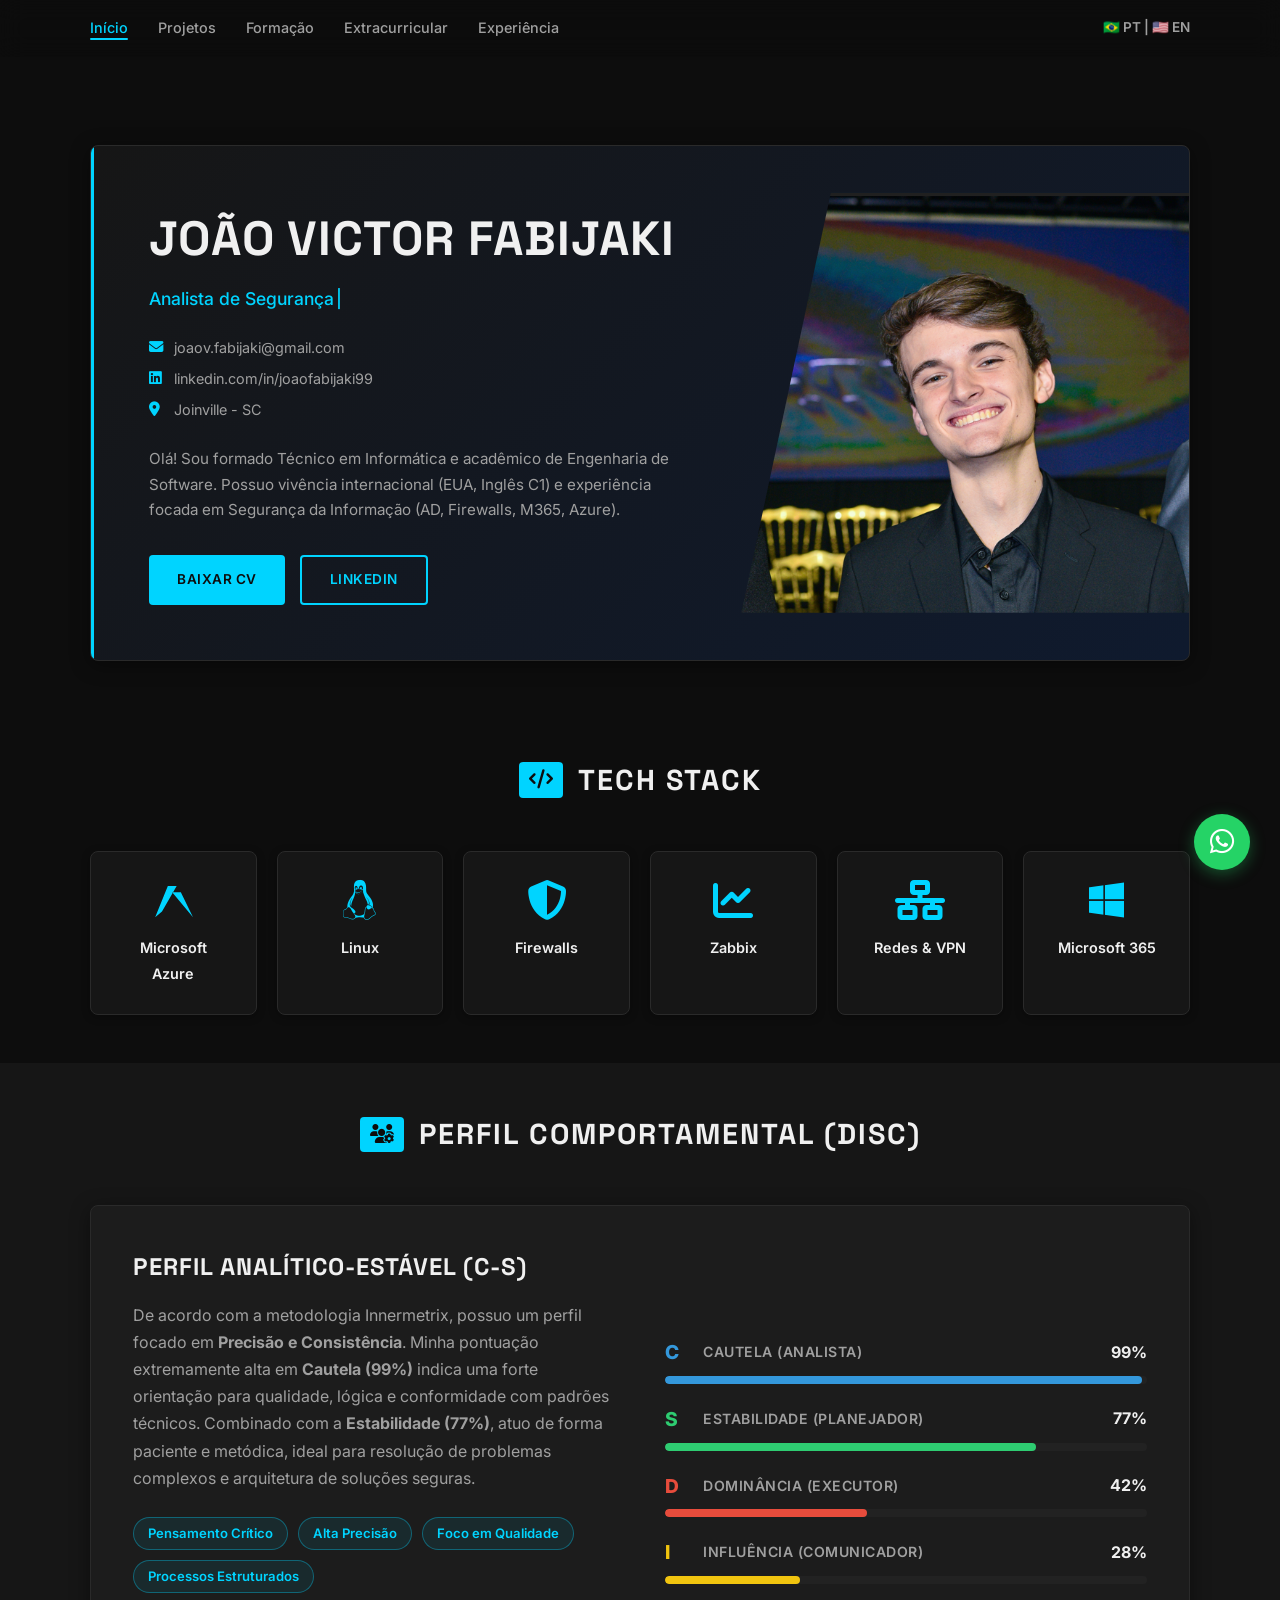
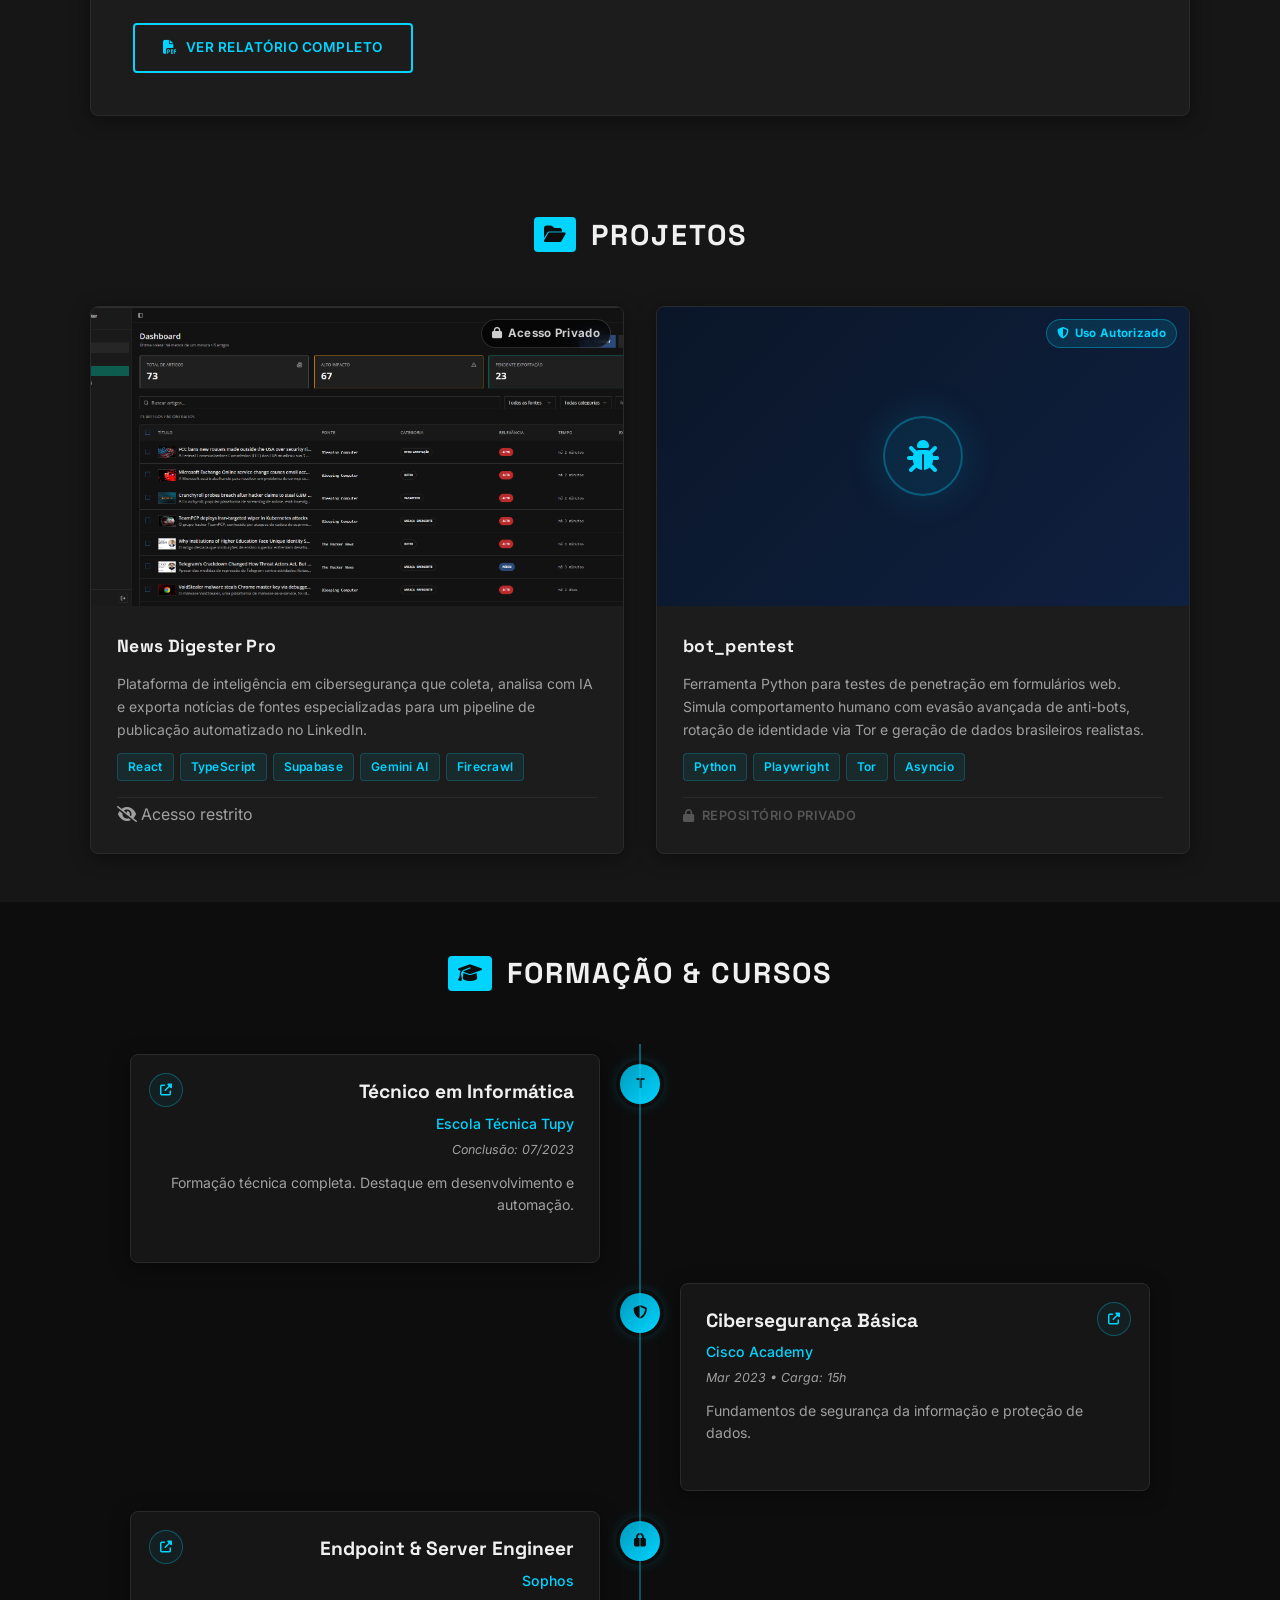
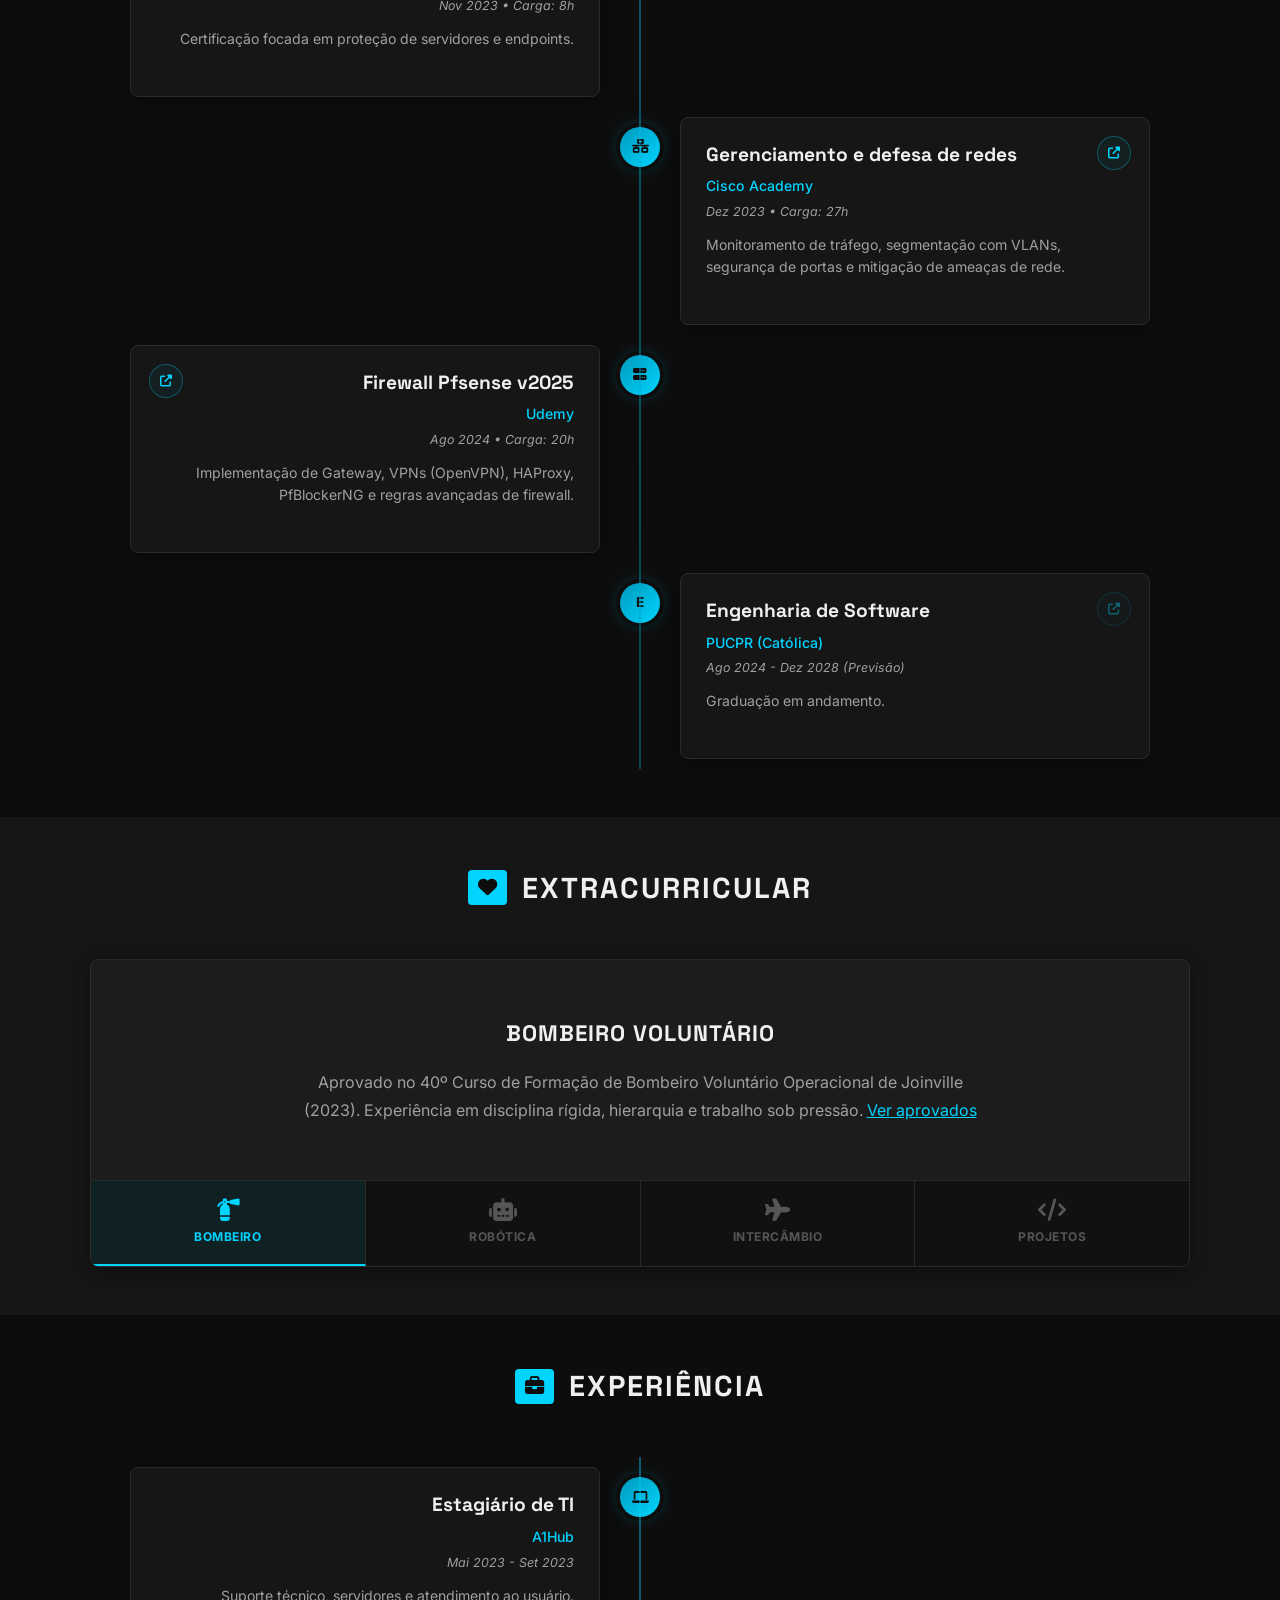
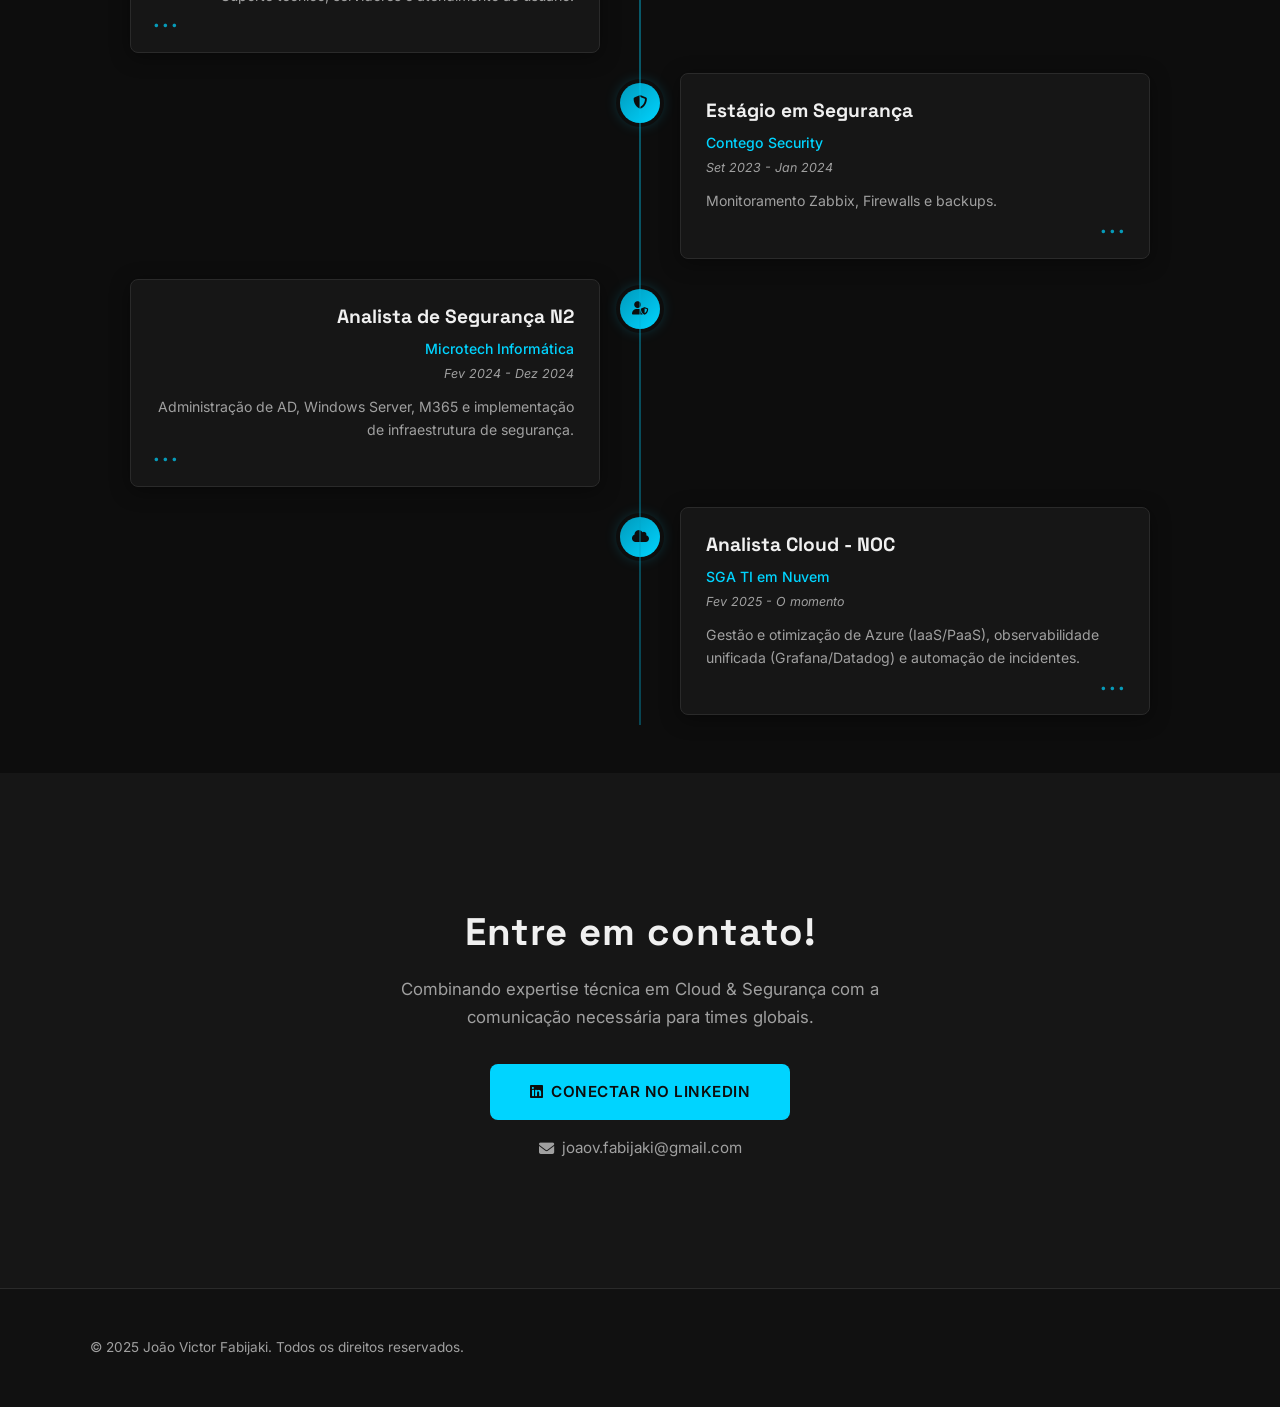
==== commit 83178dad: "Fix project link markup in index.html" ====
--- a/index.html
+++ b/index.html
@@ -227,7 +227,7 @@
                                 <span>Firecrawl</span>
                             </div>
                             <div class="project-card__actions">
-                                <span class="project-link project-link--disabled">
+                                <span class="https://news.fabijaki.com.br/">
                                     <i class="fa fa-eye-slash"></i> Acesso restrito
                                 </span>
                             </div>
